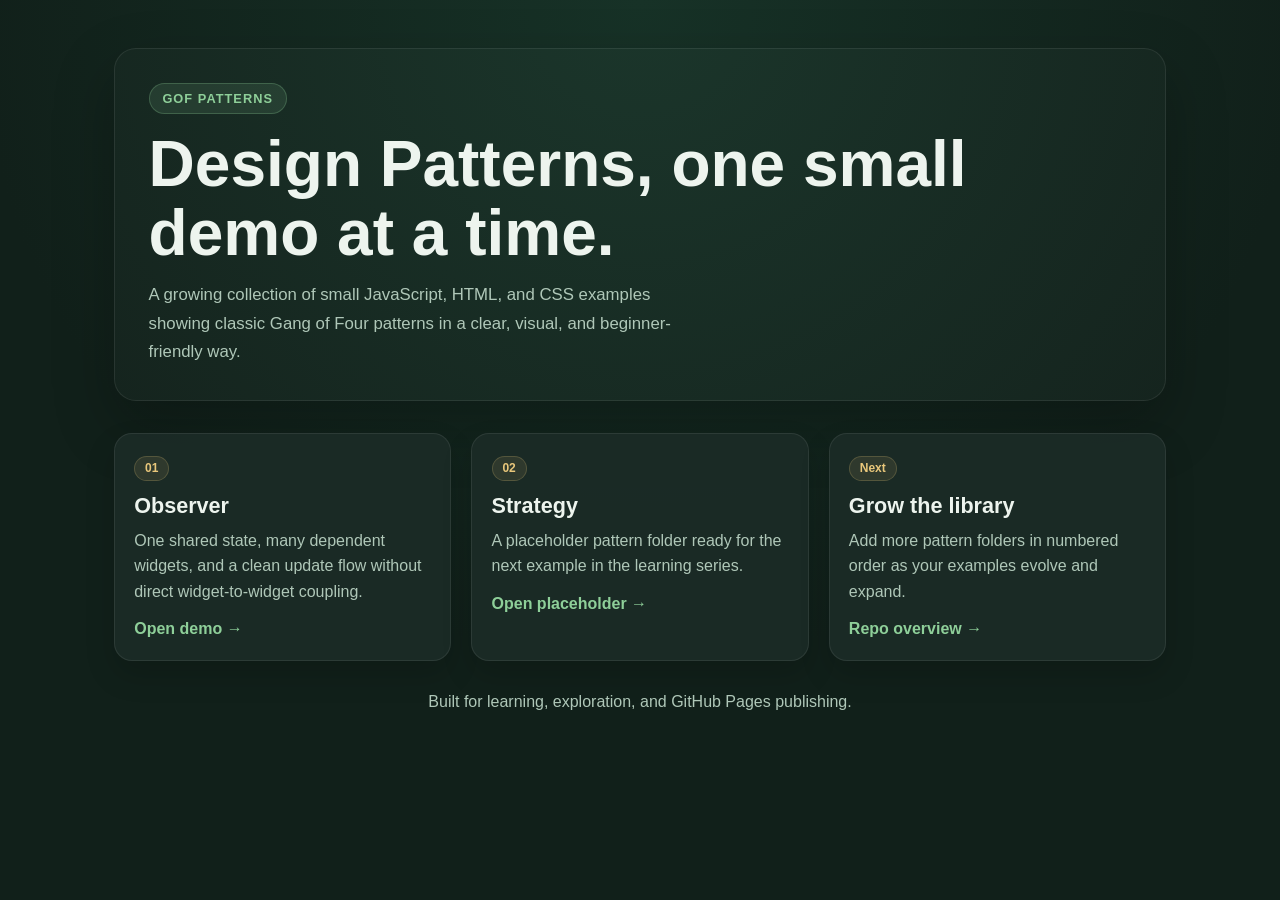
==== docs/index.html @ b39501c7 "Initial GoF Patterns library" ====
<!doctype html>
<html lang="en">
  <head>
    <meta charset="UTF-8" />
    <meta name="viewport" content="width=device-width, initial-scale=1.0" />
    <title>GoF Patterns</title>
    <style>
      :root {
        --bg: #11201a;
        --bg-2: #173227;
        --panel: rgba(28, 44, 39, 0.9);
        --panel-border: rgba(255, 255, 255, 0.08);
        --text: #edf4ee;
        --muted: #afc7b8;
        --accent: #8ecf99;
        --accent-gold: #e9c77b;
        --shadow: rgba(0, 0, 0, 0.25);
      }

      * {
        box-sizing: border-box;
      }

      body {
        margin: 0;
        min-height: 100vh;
        font-family: Arial, Helvetica, sans-serif;
        background: radial-gradient(
          circle at top,
          var(--bg-2) 0%,
          var(--bg) 60%
        );
        color: var(--text);
      }

      .page {
        max-width: 1100px;
        margin: 0 auto;
        padding: 3rem 1.5rem 4rem;
      }

      .hero {
        background: rgba(255, 255, 255, 0.02);
        border: 1px solid var(--panel-border);
        border-radius: 22px;
        padding: 2.1rem;
        box-shadow: 0 24px 60px var(--shadow);
      }

      .eyebrow {
        display: inline-block;
        padding: 0.45rem 0.8rem;
        border-radius: 999px;
        background: rgba(142, 207, 153, 0.12);
        color: var(--accent);
        border: 1px solid rgba(142, 207, 153, 0.25);
        font-size: 0.8rem;
        letter-spacing: 0.08em;
        text-transform: uppercase;
        font-weight: 700;
      }

      h1 {
        margin: 1rem 0 0.8rem;
        font-size: clamp(2.4rem, 5vw, 4rem);
        line-height: 1.08;
      }

      .subtitle {
        margin: 0;
        max-width: 60ch;
        color: var(--muted);
        line-height: 1.7;
        font-size: 1.05rem;
      }

      .grid {
        margin-top: 2rem;
        display: grid;
        grid-template-columns: repeat(auto-fit, minmax(240px, 1fr));
        gap: 1.25rem;
      }

      .card {
        background: var(--panel);
        border: 1px solid var(--panel-border);
        border-radius: 18px;
        padding: 1.35rem 1.2rem;
        box-shadow: 0 14px 30px rgba(0, 0, 0, 0.16);
      }

      .badge {
        display: inline-block;
        padding: 0.28rem 0.62rem;
        border-radius: 999px;
        background: rgba(233, 199, 123, 0.1);
        color: var(--accent-gold);
        border: 1px solid rgba(233, 199, 123, 0.2);
        font-size: 0.75rem;
        font-weight: 700;
        margin-bottom: 0.75rem;
      }

      h2 {
        margin: 0 0 0.55rem;
        font-size: 1.35rem;
      }

      .card p {
        margin: 0 0 1rem;
        color: var(--muted);
        line-height: 1.6;
      }

      .card a {
        color: var(--accent);
        text-decoration: none;
        font-weight: 700;
      }

      .card a:hover {
        text-decoration: underline;
      }

      .footer {
        margin-top: 2rem;
        color: var(--muted);
        text-align: center;
      }
    </style>
  </head>
  <body>
    <div class="page">
      <header class="hero">
        <div class="eyebrow">GoF Patterns</div>
        <h1>Design Patterns, one small demo at a time.</h1>
        <p class="subtitle">
          A growing collection of small JavaScript, HTML, and CSS examples
          showing classic Gang of Four patterns in a clear, visual, and
          beginner-friendly way.
        </p>
      </header>

      <main class="grid">
        <article class="card">
          <div class="badge">01</div>
          <h2>Observer</h2>
          <p>
            One shared state, many dependent widgets, and a clean update flow
            without direct widget-to-widget coupling.
          </p>
          <a href="./01-observer/">Open demo →</a>
        </article>

        <article class="card">
          <div class="badge">02</div>
          <h2>Strategy</h2>
          <p>
            A placeholder pattern folder ready for the next example in the
            learning series.
          </p>
          <a href="./02-strategy/">Open placeholder →</a>
        </article>

        <article class="card">
          <div class="badge">Next</div>
          <h2>Grow the library</h2>
          <p>
            Add more pattern folders in numbered order as your examples evolve
            and expand.
          </p>
          <a href="../README.md">Repo overview →</a>
        </article>
      </main>

      <div class="footer">
        Built for learning, exploration, and GitHub Pages publishing.
      </div>
    </div>
  </body>
</html>
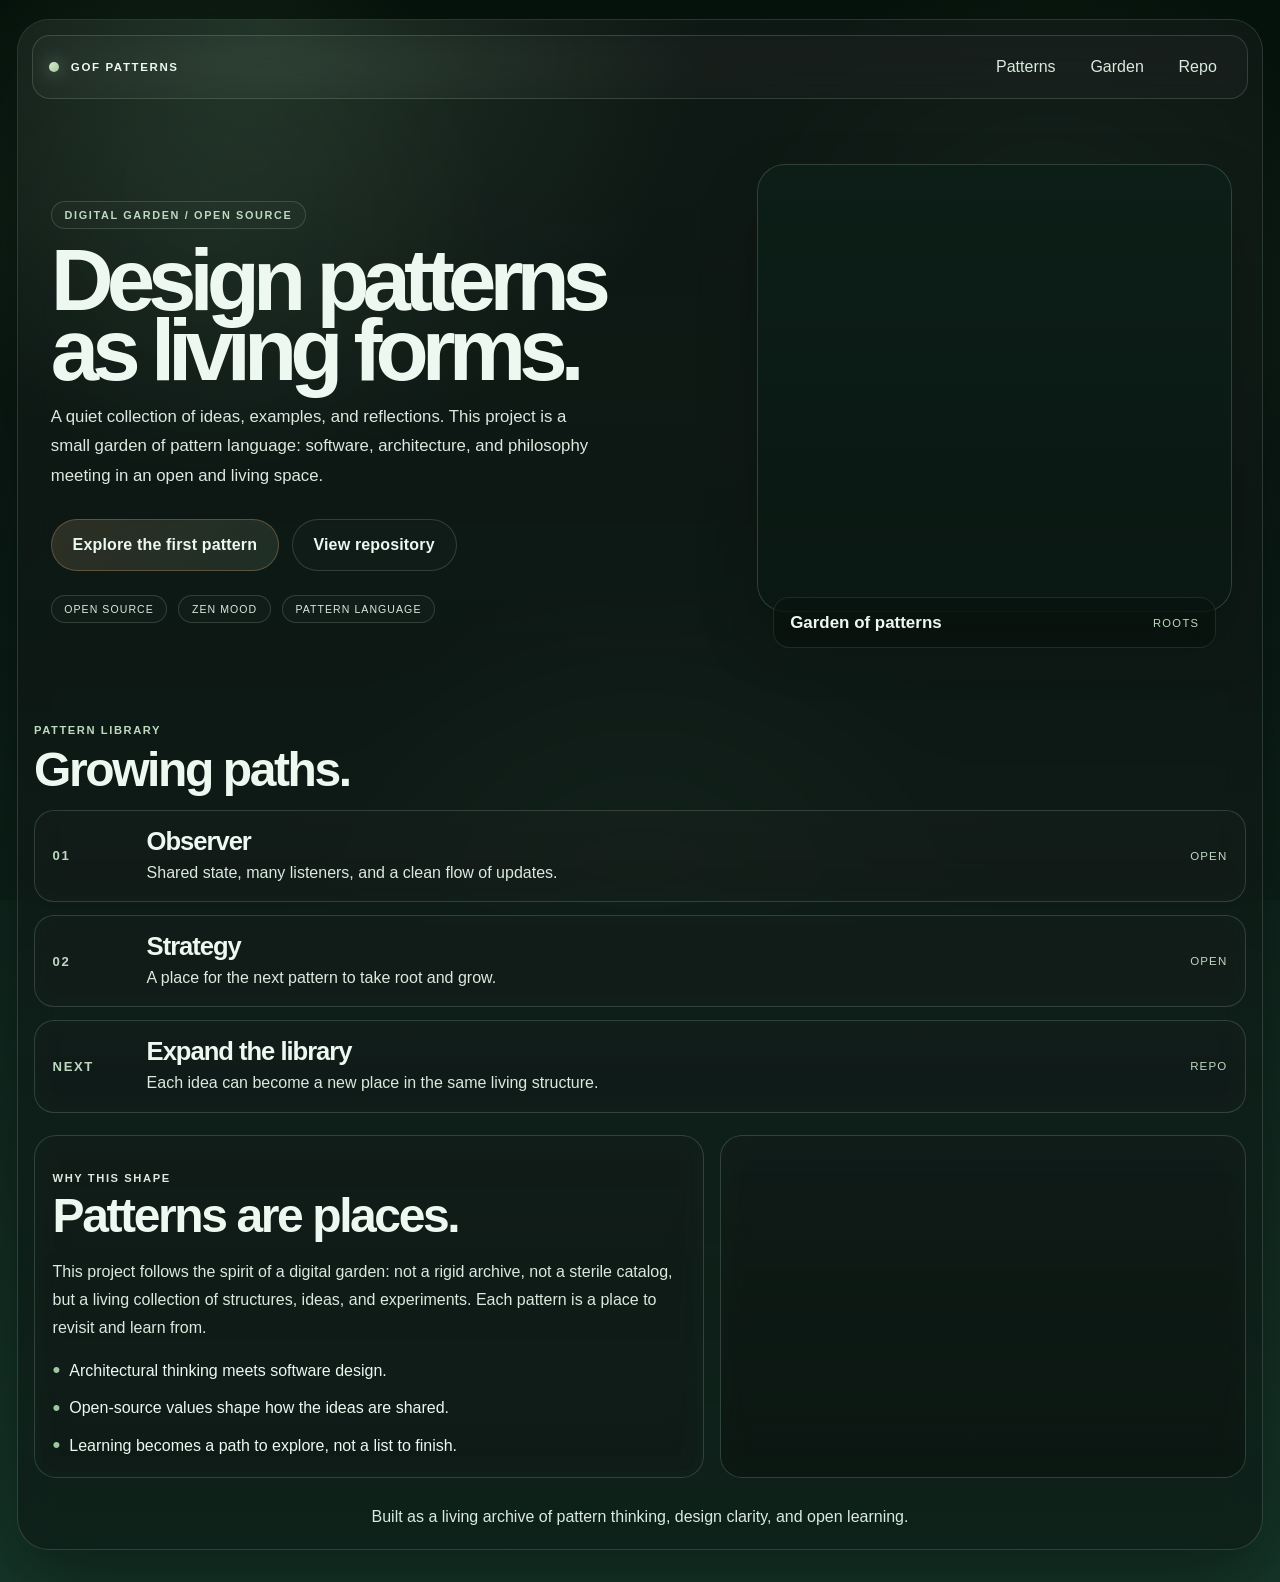
==== commit f4872ad3: "Refine landing page styling" ====
--- a/docs/index.html
+++ b/docs/index.html
@@ -6,175 +6,660 @@
     <title>GoF Patterns</title>
     <style>
       :root {
-        --bg: #11201a;
-        --bg-2: #173227;
-        --panel: rgba(28, 44, 39, 0.9);
-        --panel-border: rgba(255, 255, 255, 0.08);
-        --text: #edf4ee;
-        --muted: #afc7b8;
-        --accent: #8ecf99;
-        --accent-gold: #e9c77b;
-        --shadow: rgba(0, 0, 0, 0.25);
+        --bg-1: #07140d;
+        --bg-2: #0d1f18;
+        --bg-3: #163729;
+        --glass: rgba(14, 23, 18, 0.46);
+        --glass-strong: rgba(20, 31, 25, 0.7);
+        --glass-soft: rgba(255, 255, 255, 0.04);
+        --panel-line: rgba(194, 225, 200, 0.18);
+        --text: #edf8f1;
+        --muted: #dbe9df;
+        --soft: #bfd9c1;
+        --green: #9ec7a1;
+        --accent: #c7986a;
+        --accent-soft: rgba(199, 152, 106, 0.18);
+        --forest: #1d4e38;
+        --shadow: rgba(2, 7, 6, 0.45);
       }
 
       * {
         box-sizing: border-box;
+      }
+
+      html {
+        scroll-behavior: smooth;
       }
 
       body {
         margin: 0;
         min-height: 100vh;
-        font-family: Arial, Helvetica, sans-serif;
-        background: radial-gradient(
-          circle at top,
-          var(--bg-2) 0%,
-          var(--bg) 60%
-        );
+        font-family: "Segoe UI", Arial, sans-serif;
         color: var(--text);
+        background:
+          radial-gradient(
+            circle at 16% 12%,
+            rgba(126, 182, 132, 0.16),
+            transparent 16%
+          ),
+          radial-gradient(
+            circle at 82% 16%,
+            rgba(126, 182, 132, 0.12),
+            transparent 18%
+          ),
+          linear-gradient(
+            180deg,
+            var(--bg-1) 0%,
+            var(--bg-2) 42%,
+            var(--bg-3) 100%
+          );
+      }
+
+      body::before {
+        content: "";
+        position: fixed;
+        inset: 0;
+        pointer-events: none;
+        background:
+          linear-gradient(rgba(0, 0, 0, 0.03), rgba(0, 0, 0, 0.12)),
+          radial-gradient(
+            circle at 50% 100%,
+            rgba(130, 182, 136, 0.12),
+            transparent 28%
+          );
+      }
+
+      a {
+        color: inherit;
+        text-decoration: none;
       }
 
       .page {
-        max-width: 1100px;
-        margin: 0 auto;
-        padding: 3rem 1.5rem 4rem;
+        position: relative;
+        z-index: 1;
+        width: min(1480px, calc(100% - 34px));
+        margin: 1.2rem auto 2rem;
+      }
+
+      .shell {
+        position: relative;
+        border: 1px solid var(--panel-line);
+        border-radius: 32px;
+        background: rgba(8, 17, 14, 0.52);
+        backdrop-filter: blur(18px);
+        -webkit-backdrop-filter: blur(18px);
+        box-shadow: 0 30px 80px var(--shadow);
+        overflow: hidden;
+      }
+
+      .shell::before {
+        content: "";
+        position: absolute;
+        inset: 0;
+        pointer-events: none;
+        background:
+          linear-gradient(
+            180deg,
+            rgba(255, 255, 255, 0.03),
+            rgba(255, 255, 255, 0)
+          ),
+          radial-gradient(
+            circle at 20% 0%,
+            rgba(154, 216, 164, 0.12),
+            transparent 24%
+          );
+      }
+
+      .topbar {
+        position: relative;
+        z-index: 1;
+        display: flex;
+        align-items: center;
+        justify-content: space-between;
+        gap: 1rem;
+        margin: 0.9rem 0.9rem 0.15rem;
+        padding: 0.8rem 1rem;
+        border: 1px solid var(--panel-line);
+        border-radius: 18px;
+        background: rgba(255, 255, 255, 0.02);
+        backdrop-filter: blur(16px);
+        -webkit-backdrop-filter: blur(16px);
+      }
+
+      .brand {
+        display: flex;
+        align-items: center;
+        gap: 0.72rem;
+        font-size: 0.72rem;
+        letter-spacing: 0.14em;
+        text-transform: uppercase;
+        font-weight: 700;
+        color: var(--text);
+      }
+
+      .brand-dot {
+        width: 0.62rem;
+        height: 0.62rem;
+        border-radius: 50%;
+        background: linear-gradient(135deg, #dfecc8, #9ec7a1);
+        box-shadow: 0 0 18px rgba(158, 199, 161, 0.7);
+      }
+
+      .nav {
+        display: flex;
+        align-items: center;
+        gap: 0.45rem;
+        flex-wrap: wrap;
+      }
+
+      .nav a {
+        padding: 0.52rem 0.8rem;
+        border-radius: 999px;
+        color: var(--muted);
+        border: 1px solid transparent;
+        transition: all 0.2s ease;
+      }
+
+      .nav a:hover {
+        border-color: var(--panel-line);
+        background: rgba(255, 255, 255, 0.04);
+        color: var(--text);
       }
 
       .hero {
-        background: rgba(255, 255, 255, 0.02);
-        border: 1px solid var(--panel-border);
-        border-radius: 22px;
-        padding: 2.1rem;
-        box-shadow: 0 24px 60px var(--shadow);
+        position: relative;
+        z-index: 1;
+        display: grid;
+        grid-template-columns: 1.18fr 0.82fr;
+        gap: 1.25rem;
+        align-items: center;
+        min-height: 620px;
+        padding: 1.1rem 1.05rem 1.4rem;
+      }
+
+      .hero-copy {
+        padding: 0.8rem 0.7rem 0.4rem 1rem;
       }
 
       .eyebrow {
         display: inline-block;
-        padding: 0.45rem 0.8rem;
+        margin-bottom: 1rem;
+        padding: 0.44rem 0.8rem;
         border-radius: 999px;
-        background: rgba(142, 207, 153, 0.12);
-        color: var(--accent);
-        border: 1px solid rgba(142, 207, 153, 0.25);
-        font-size: 0.8rem;
-        letter-spacing: 0.08em;
+        border: 1px solid var(--panel-line);
+        background: rgba(255, 255, 255, 0.02);
+        color: var(--soft);
+        font-size: 0.68rem;
+        font-weight: 700;
+        letter-spacing: 0.15em;
+        text-transform: uppercase;
+      }
+
+      h1 {
+        margin: 0;
+        font-size: clamp(3.7rem, 6.8vw, 8rem);
+        line-height: 0.8;
+        letter-spacing: -0.08em;
+      }
+
+      .lead {
+        margin-top: 1.1rem;
+        max-width: 58ch;
+        color: var(--muted);
+        line-height: 1.76;
+        font-size: 1.05rem;
+      }
+
+      .cta-row {
+        display: flex;
+        flex-wrap: wrap;
+        gap: 0.8rem;
+        margin-top: 1.8rem;
+      }
+
+      .button {
+        display: inline-flex;
+        align-items: center;
+        justify-content: center;
+        min-height: 52px;
+        padding: 0.9rem 1.3rem;
+        border-radius: 999px;
+        border: 1px solid var(--panel-line);
+        font-weight: 700;
+        letter-spacing: 0.01em;
+        transition:
+          transform 0.2s ease,
+          border-color 0.2s ease,
+          background 0.2s ease;
+      }
+
+      .button:hover {
+        transform: translateY(-1px);
+        border-color: rgba(212, 230, 216, 0.34);
+      }
+
+      .button.primary {
+        background: linear-gradient(
+          135deg,
+          rgba(199, 152, 106, 0.18),
+          rgba(152, 206, 163, 0.12)
+        );
+        border-color: rgba(199, 152, 106, 0.34);
+      }
+
+      .button.secondary {
+        background: rgba(255, 255, 255, 0.015);
+      }
+
+      .meta {
+        list-style: none;
+        display: flex;
+        flex-wrap: wrap;
+        gap: 0.7rem;
+        padding: 0;
+        margin: 1.5rem 0 0;
+      }
+
+      .meta li {
+        padding: 0.43rem 0.78rem;
+        border-radius: 999px;
+        background: rgba(255, 255, 255, 0.02);
+        border: 1px solid var(--panel-line);
+        color: var(--muted);
+        font-size: 0.66rem;
+        letter-spacing: 0.1em;
+        text-transform: uppercase;
+      }
+
+      .hero-visual {
+        display: flex;
+        justify-content: center;
+        align-items: flex-end;
+        min-height: 520px;
+        padding: 0.3rem 0.8rem 0.3rem 0;
+      }
+
+      .photo-cluster {
+        position: relative;
+        width: min(100%, 560px);
+        height: 500px;
+      }
+
+      .photo-main {
+        position: absolute;
+        inset: 0 0 52px 0;
+        border: 1px solid var(--panel-line);
+        border-radius: 28px;
+        overflow: hidden;
+        background-color: #0d1f18;
+        background-repeat: no-repeat;
+        background-size: cover;
+        background-position: center;
+        background-image: url("https://images.unsplash.com/photo-1466692476868-aef1dfb1e735?auto=format&fit=crop&w=1600&q=80");
+        background-position: center 44%;
+        box-shadow: 0 28px 60px rgba(0, 0, 0, 0.22);
+      }
+
+      .photo-main::after {
+        content: "";
+        position: absolute;
+        inset: 0;
+        background: linear-gradient(
+          180deg,
+          rgba(8, 17, 14, 0.08),
+          rgba(8, 17, 14, 0.54)
+        );
+      }
+
+      .forest-label {
+        position: absolute;
+        left: 1rem;
+        right: 1rem;
+        bottom: 1rem;
+        display: flex;
+        justify-content: space-between;
+        align-items: center;
+        gap: 1rem;
+        padding: 0.9rem 1rem;
+        border-radius: 16px;
+        background: rgba(8, 18, 13, 0.46);
+        border: 1px solid rgba(185, 219, 189, 0.12);
+        color: var(--muted);
+        backdrop-filter: blur(14px);
+        -webkit-backdrop-filter: blur(14px);
+      }
+
+      .forest-label strong {
+        display: block;
+        color: var(--text);
+        font-size: 1.06rem;
+      }
+
+      .forest-label span {
+        font-size: 0.7rem;
+        letter-spacing: 0.12em;
+        text-transform: uppercase;
+        color: var(--soft);
+      }
+
+      .section {
+        position: relative;
+        z-index: 1;
+        padding: 0.2rem 1rem 0.4rem;
+      }
+
+      .section-head {
+        margin: 0 0 0.8rem;
+      }
+
+      .kicker {
+        margin: 0 0 0.35rem;
+        color: var(--soft);
+        font-size: 0.7rem;
+        letter-spacing: 0.14em;
         text-transform: uppercase;
         font-weight: 700;
       }
 
-      h1 {
-        margin: 1rem 0 0.8rem;
-        font-size: clamp(2.4rem, 5vw, 4rem);
-        line-height: 1.08;
-      }
-
-      .subtitle {
+      h2 {
         margin: 0;
-        max-width: 60ch;
-        color: var(--muted);
-        line-height: 1.7;
-        font-size: 1.05rem;
-      }
-
-      .grid {
-        margin-top: 2rem;
+        font-size: clamp(2rem, 4vw, 3rem);
+        letter-spacing: -0.05em;
+      }
+
+      .stack {
         display: grid;
-        grid-template-columns: repeat(auto-fit, minmax(240px, 1fr));
-        gap: 1.25rem;
-      }
-
-      .card {
-        background: var(--panel);
-        border: 1px solid var(--panel-border);
-        border-radius: 18px;
-        padding: 1.35rem 1.2rem;
-        box-shadow: 0 14px 30px rgba(0, 0, 0, 0.16);
-      }
-
-      .badge {
-        display: inline-block;
-        padding: 0.28rem 0.62rem;
-        border-radius: 999px;
-        background: rgba(233, 199, 123, 0.1);
-        color: var(--accent-gold);
-        border: 1px solid rgba(233, 199, 123, 0.2);
-        font-size: 0.75rem;
+        gap: 0.8rem;
+      }
+
+      .entry {
+        display: grid;
+        grid-template-columns: 78px 1fr auto;
+        align-items: center;
+        gap: 1rem;
+        padding: 1rem 1.1rem;
+        border-radius: 20px;
+        border: 1px solid var(--panel-line);
+        background: rgba(255, 255, 255, 0.02);
+        backdrop-filter: blur(10px);
+        -webkit-backdrop-filter: blur(10px);
+      }
+
+      .entry-number {
+        color: var(--soft);
+        font-size: 0.82rem;
         font-weight: 700;
-        margin-bottom: 0.75rem;
-      }
-
-      h2 {
-        margin: 0 0 0.55rem;
-        font-size: 1.35rem;
-      }
-
-      .card p {
-        margin: 0 0 1rem;
+        letter-spacing: 0.12em;
+        text-transform: uppercase;
+      }
+
+      .entry h3 {
+        margin: 0;
+        font-size: clamp(1.2rem, 2vw, 1.7rem);
+        letter-spacing: -0.04em;
+      }
+
+      .entry p {
+        margin: 0.24rem 0 0;
         color: var(--muted);
         line-height: 1.6;
       }
 
-      .card a {
-        color: var(--accent);
-        text-decoration: none;
-        font-weight: 700;
-      }
-
-      .card a:hover {
-        text-decoration: underline;
+      .entry-link {
+        font-size: 0.72rem;
+        letter-spacing: 0.1em;
+        text-transform: uppercase;
+        color: var(--soft);
+      }
+
+      .philosophy {
+        position: relative;
+        z-index: 1;
+        display: grid;
+        grid-template-columns: 1.12fr 0.88fr;
+        gap: 1rem;
+        padding: 1rem 1rem 1.35rem;
+      }
+
+      .philosophy-copy,
+      .philosophy-art {
+        border: 1px solid var(--panel-line);
+        border-radius: 22px;
+        background: rgba(255, 255, 255, 0.02);
+        backdrop-filter: blur(12px);
+        -webkit-backdrop-filter: blur(12px);
+      }
+
+      .philosophy-copy {
+        padding: 1.15rem 1.1rem;
+      }
+
+      .philosophy-copy p {
+        margin: 0.9rem 0 0;
+        color: var(--muted);
+        line-height: 1.75;
+      }
+
+      .philosophy-list {
+        list-style: none;
+        padding: 0;
+        margin: 1rem 0 0;
+        display: grid;
+        gap: 0.75rem;
+      }
+
+      .philosophy-list li {
+        display: flex;
+        align-items: flex-start;
+        gap: 0.55rem;
+        line-height: 1.6;
+      }
+
+      .philosophy-list li::before {
+        content: "•";
+        color: var(--green);
+        font-size: 1.4rem;
+        line-height: 1;
+        margin-top: 0.08rem;
+      }
+
+      .philosophy-art {
+        position: relative;
+        min-height: 260px;
+        overflow: hidden;
+        background-image: url("https://images.unsplash.com/photo-1448375240586-882707db888b?auto=format&fit=crop&w=1200&q=80");
+        background-size: cover;
+        background-position: center;
+      }
+
+      .philosophy-art::before {
+        content: "";
+        position: absolute;
+        inset: 0;
+        background: linear-gradient(
+          180deg,
+          rgba(9, 18, 13, 0.08),
+          rgba(9, 18, 13, 0.54)
+        );
       }
 
       .footer {
-        margin-top: 2rem;
+        position: relative;
+        z-index: 1;
+        padding: 0.5rem 1.2rem 1.45rem;
+        text-align: center;
         color: var(--muted);
-        text-align: center;
+      }
+
+      @media (max-width: 820px) {
+        .hero,
+        .philosophy {
+          grid-template-columns: 1fr;
+        }
+
+        .hero {
+          min-height: auto;
+        }
+
+        .hero-visual {
+          min-height: 360px;
+          padding-right: 0;
+        }
+
+        .forest-frame {
+          width: min(100%, 520px);
+          height: 380px;
+        }
+
+        .entry {
+          grid-template-columns: 58px 1fr;
+        }
+
+        .entry-link {
+          grid-column: 2;
+        }
+
+        .topbar {
+          flex-direction: column;
+          align-items: flex-start;
+          border-radius: 18px;
+        }
       }
     </style>
   </head>
   <body>
     <div class="page">
-      <header class="hero">
-        <div class="eyebrow">GoF Patterns</div>
-        <h1>Design Patterns, one small demo at a time.</h1>
-        <p class="subtitle">
-          A growing collection of small JavaScript, HTML, and CSS examples
-          showing classic Gang of Four patterns in a clear, visual, and
-          beginner-friendly way.
-        </p>
-      </header>
-
-      <main class="grid">
-        <article class="card">
-          <div class="badge">01</div>
-          <h2>Observer</h2>
-          <p>
-            One shared state, many dependent widgets, and a clean update flow
-            without direct widget-to-widget coupling.
-          </p>
-          <a href="./01-observer/">Open demo →</a>
-        </article>
-
-        <article class="card">
-          <div class="badge">02</div>
-          <h2>Strategy</h2>
-          <p>
-            A placeholder pattern folder ready for the next example in the
-            learning series.
-          </p>
-          <a href="./02-strategy/">Open placeholder →</a>
-        </article>
-
-        <article class="card">
-          <div class="badge">Next</div>
-          <h2>Grow the library</h2>
-          <p>
-            Add more pattern folders in numbered order as your examples evolve
-            and expand.
-          </p>
-          <a href="../README.md">Repo overview →</a>
-        </article>
-      </main>
-
-      <div class="footer">
-        Built for learning, exploration, and GitHub Pages publishing.
+      <div class="shell">
+        <header class="topbar">
+          <div class="brand">
+            <span class="brand-dot"></span>
+            <span>GoF Patterns</span>
+          </div>
+          <nav class="nav" aria-label="Main navigation">
+            <a href="#patterns">Patterns</a>
+            <a href="#garden">Garden</a>
+            <a href="https://github.com/milanjosipovic/GoF-Patterns">Repo</a>
+          </nav>
+        </header>
+
+        <main>
+          <section class="hero" id="garden">
+            <div class="hero-copy">
+              <div class="eyebrow">Digital garden / open source</div>
+              <h1>Design patterns<br />as living forms.</h1>
+              <p class="lead">
+                A quiet collection of ideas, examples, and reflections. This
+                project is a small garden of pattern language: software,
+                architecture, and philosophy meeting in an open and living
+                space.
+              </p>
+
+              <div class="cta-row">
+                <a class="button primary" href="./01-observer/"
+                  >Explore the first pattern</a
+                >
+                <a
+                  class="button secondary"
+                  href="https://github.com/milanjosipovic/GoF-Patterns"
+                  >View repository</a
+                >
+              </div>
+
+              <ul class="meta">
+                <li>Open source</li>
+                <li>Zen mood</li>
+                <li>Pattern language</li>
+              </ul>
+            </div>
+
+            <div class="hero-visual">
+              <div class="photo-cluster" aria-label="Bonsai tree photography">
+                <div class="photo-main"></div>
+                <div class="forest-label">
+                  <div>
+                    <strong>Garden of patterns</strong>
+                  </div>
+                  <span>roots</span>
+                </div>
+              </div>
+            </div>
+          </section>
+
+          <section class="section" id="patterns">
+            <div class="section-head">
+              <p class="kicker">Pattern library</p>
+              <h2>Growing paths.</h2>
+            </div>
+
+            <div class="stack">
+              <article class="entry">
+                <div class="entry-number">01</div>
+                <div>
+                  <h3>Observer</h3>
+                  <p>
+                    Shared state, many listeners, and a clean flow of updates.
+                  </p>
+                </div>
+                <a class="entry-link" href="./01-observer/">Open</a>
+              </article>
+
+              <article class="entry">
+                <div class="entry-number">02</div>
+                <div>
+                  <h3>Strategy</h3>
+                  <p>A place for the next pattern to take root and grow.</p>
+                </div>
+                <a class="entry-link" href="./02-strategy/">Open</a>
+              </article>
+
+              <article class="entry">
+                <div class="entry-number">Next</div>
+                <div>
+                  <h3>Expand the library</h3>
+                  <p>
+                    Each idea can become a new place in the same living
+                    structure.
+                  </p>
+                </div>
+                <a
+                  class="entry-link"
+                  href="https://github.com/milanjosipovic/GoF-Patterns"
+                  >Repo</a
+                >
+              </article>
+            </div>
+          </section>
+
+          <section class="philosophy">
+            <div class="philosophy-copy">
+              <p class="kicker">Why this shape</p>
+              <h2>Patterns are places.</h2>
+              <p>
+                This project follows the spirit of a digital garden: not a rigid
+                archive, not a sterile catalog, but a living collection of
+                structures, ideas, and experiments. Each pattern is a place to
+                revisit and learn from.
+              </p>
+              <ul class="philosophy-list">
+                <li>Architectural thinking meets software design.</li>
+                <li>Open-source values shape how the ideas are shared.</li>
+                <li>
+                  Learning becomes a path to explore, not a list to finish.
+                </li>
+              </ul>
+            </div>
+
+            <div
+              class="philosophy-art"
+              aria-label="Abstract nature-inspired shape"
+            ></div>
+          </section>
+        </main>
+
+        <div class="footer">
+          Built as a living archive of pattern thinking, design clarity, and
+          open learning.
+        </div>
       </div>
     </div>
   </body>
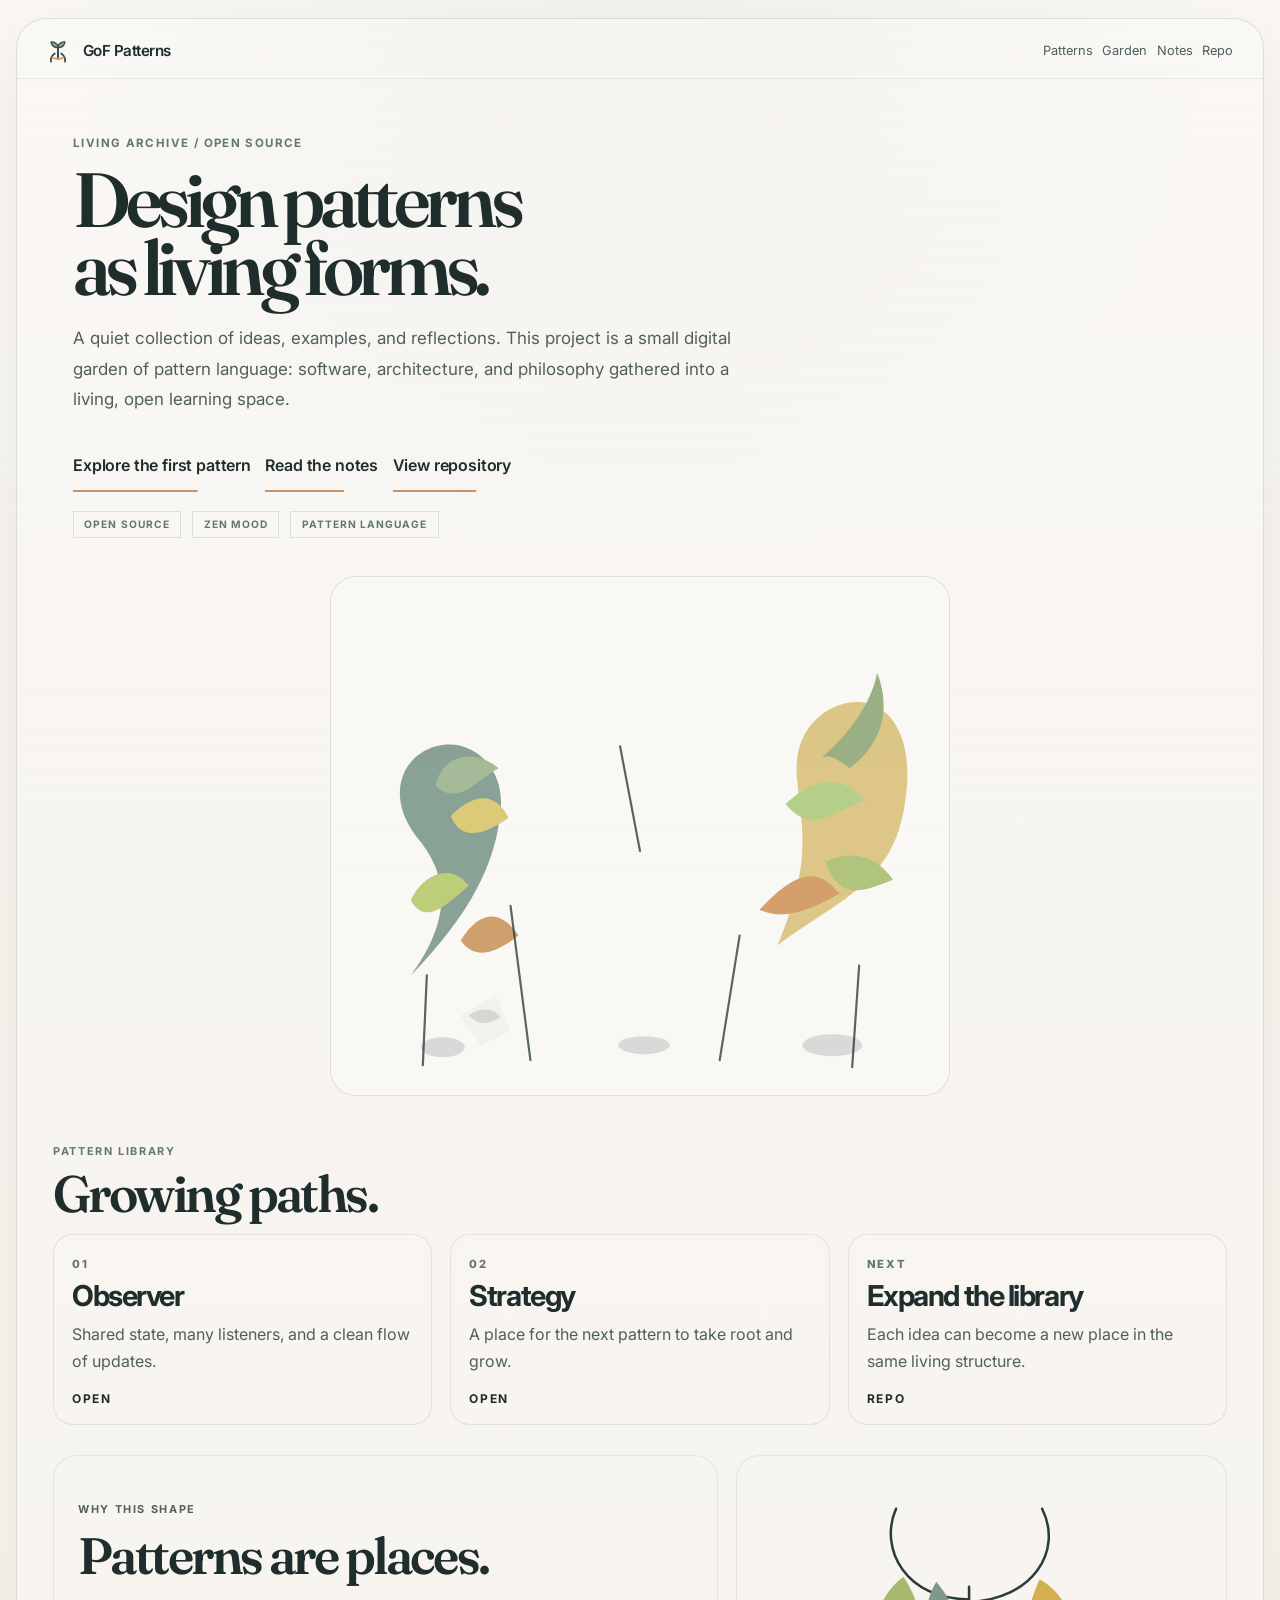
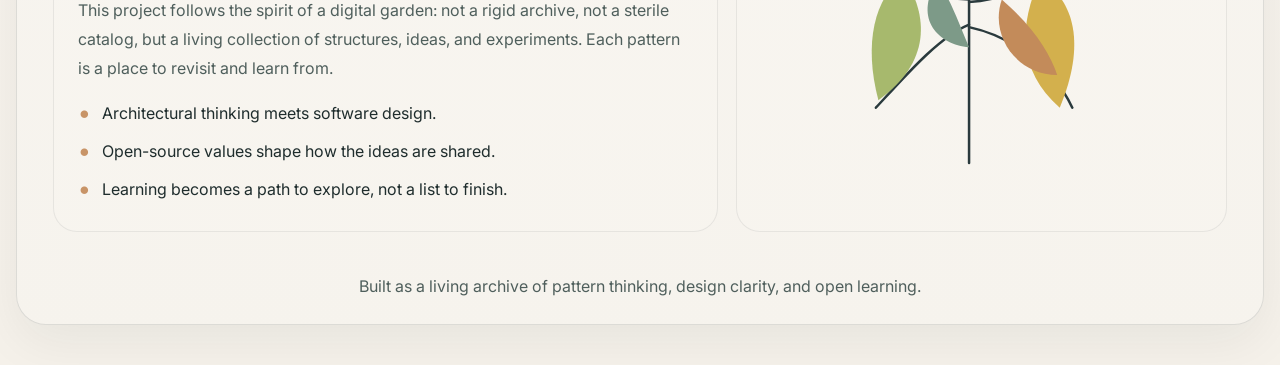
==== commit 21fe6e2a: "Add digital garden homepage and responsive notes archive" ====
--- a/docs/index.html
+++ b/docs/index.html
@@ -5,22 +5,22 @@
     <meta name="viewport" content="width=device-width, initial-scale=1.0" />
     <title>GoF Patterns</title>
     <style>
+      @import url("https://fonts.googleapis.com/css2?family=Fraunces:wght@400;500;600;700&family=Inter:wght@400;500;600;700;800&display=swap");
+
       :root {
-        --bg-1: #07140d;
-        --bg-2: #0d1f18;
-        --bg-3: #163729;
-        --glass: rgba(14, 23, 18, 0.46);
-        --glass-strong: rgba(20, 31, 25, 0.7);
-        --glass-soft: rgba(255, 255, 255, 0.04);
-        --panel-line: rgba(194, 225, 200, 0.18);
-        --text: #edf8f1;
-        --muted: #dbe9df;
-        --soft: #bfd9c1;
-        --green: #9ec7a1;
-        --accent: #c7986a;
-        --accent-soft: rgba(199, 152, 106, 0.18);
-        --forest: #1d4e38;
-        --shadow: rgba(2, 7, 6, 0.45);
+        --paper: #f5f1ea;
+        --paper-strong: #efe7db;
+        --paper-soft: #faf7f2;
+        --ink: #1f2d2d;
+        --muted: #4f5f5c;
+        --sage: #7d9a88;
+        --moss: #617a64;
+        --olive: #a4b071;
+        --gold: #d7c07d;
+        --clay: #c89467;
+        --line: rgba(31, 45, 45, 0.12);
+        --panel: rgba(255, 255, 255, 0.2);
+        --shadow: rgba(25, 34, 28, 0.06);
       }
 
       * {
@@ -34,25 +34,15 @@
       body {
         margin: 0;
         min-height: 100vh;
-        font-family: "Segoe UI", Arial, sans-serif;
-        color: var(--text);
+        font-family: "Inter", "Segoe UI", sans-serif;
+        color: var(--ink);
         background:
           radial-gradient(
-            circle at 16% 12%,
-            rgba(126, 182, 132, 0.16),
-            transparent 16%
+            circle at top,
+            rgba(137, 163, 133, 0.08),
+            transparent 28%
           ),
-          radial-gradient(
-            circle at 82% 16%,
-            rgba(126, 182, 132, 0.12),
-            transparent 18%
-          ),
-          linear-gradient(
-            180deg,
-            var(--bg-1) 0%,
-            var(--bg-2) 42%,
-            var(--bg-3) 100%
-          );
+          linear-gradient(180deg, #f8f5f1 0%, var(--paper) 100%);
       }
 
       body::before {
@@ -60,13 +50,10 @@
         position: fixed;
         inset: 0;
         pointer-events: none;
-        background:
-          linear-gradient(rgba(0, 0, 0, 0.03), rgba(0, 0, 0, 0.12)),
-          radial-gradient(
-            circle at 50% 100%,
-            rgba(130, 182, 136, 0.12),
-            transparent 28%
-          );
+        background-image: linear-gradient(
+          rgba(255, 255, 255, 0.18),
+          rgba(255, 255, 255, 0)
+        );
       }
 
       a {
@@ -77,452 +64,495 @@
       .page {
         position: relative;
         z-index: 1;
-        width: min(1480px, calc(100% - 34px));
-        margin: 1.2rem auto 2rem;
+        width: min(1400px, calc(100% - 32px));
+        margin: 18px auto 40px;
       }
 
       .shell {
         position: relative;
-        border: 1px solid var(--panel-line);
-        border-radius: 32px;
-        background: rgba(8, 17, 14, 0.52);
-        backdrop-filter: blur(18px);
-        -webkit-backdrop-filter: blur(18px);
-        box-shadow: 0 30px 80px var(--shadow);
+        border: 1px solid var(--line);
+        border-radius: 30px;
+        background: rgba(255, 255, 255, 0.18);
+        box-shadow: 0 18px 50px var(--shadow);
         overflow: hidden;
       }
 
-      .shell::before {
-        content: "";
-        position: absolute;
-        inset: 0;
-        pointer-events: none;
-        background:
-          linear-gradient(
-            180deg,
-            rgba(255, 255, 255, 0.03),
-            rgba(255, 255, 255, 0)
-          ),
-          radial-gradient(
-            circle at 20% 0%,
-            rgba(154, 216, 164, 0.12),
-            transparent 24%
-          );
-      }
-
       .topbar {
-        position: relative;
-        z-index: 1;
         display: flex;
         align-items: center;
         justify-content: space-between;
         gap: 1rem;
-        margin: 0.9rem 0.9rem 0.15rem;
-        padding: 0.8rem 1rem;
-        border: 1px solid var(--panel-line);
-        border-radius: 18px;
-        background: rgba(255, 255, 255, 0.02);
-        backdrop-filter: blur(16px);
-        -webkit-backdrop-filter: blur(16px);
+        padding: 18px 28px 14px;
+        border-bottom: 1px solid rgba(31, 45, 45, 0.08);
+        background: rgba(255, 255, 255, 0.04);
       }
 
       .brand {
-        display: flex;
+        display: inline-flex;
         align-items: center;
         gap: 0.72rem;
-        font-size: 0.72rem;
-        letter-spacing: 0.14em;
-        text-transform: uppercase;
-        font-weight: 700;
-        color: var(--text);
-      }
-
-      .brand-dot {
-        width: 0.62rem;
-        height: 0.62rem;
-        border-radius: 50%;
-        background: linear-gradient(135deg, #dfecc8, #9ec7a1);
-        box-shadow: 0 0 18px rgba(158, 199, 161, 0.7);
+        font-size: 0.95rem;
+        letter-spacing: -0.03em;
+        font-weight: 600;
+        color: var(--ink);
+        text-transform: none;
+      }
+
+      .brand-mark {
+        display: inline-flex;
+        align-items: center;
+        justify-content: center;
+        width: 26px;
+        height: 26px;
+        opacity: 0.95;
       }
 
       .nav {
         display: flex;
         align-items: center;
-        gap: 0.45rem;
+        gap: 0.4rem;
         flex-wrap: wrap;
       }
 
       .nav a {
-        padding: 0.52rem 0.8rem;
-        border-radius: 999px;
+        padding: 0.38rem 0.1rem;
+        border-radius: 0;
         color: var(--muted);
-        border: 1px solid transparent;
-        transition: all 0.2s ease;
+        font-size: 0.8rem;
+        position: relative;
+        transition: color 0.2s ease;
+      }
+
+      .nav a::after {
+        content: "";
+        position: absolute;
+        left: 0;
+        right: 0;
+        bottom: -2px;
+        height: 1px;
+        background: var(--clay);
+        transform: scaleX(0);
+        transform-origin: left;
+        transition: transform 0.2s ease;
       }
 
       .nav a:hover {
-        border-color: var(--panel-line);
-        background: rgba(255, 255, 255, 0.04);
-        color: var(--text);
+        color: var(--ink);
+      }
+
+      .nav a:hover::after {
+        transform: scaleX(1);
+      }
+
+      main {
+        padding: 28px 26px 0;
       }
 
       .hero {
-        position: relative;
-        z-index: 1;
         display: grid;
-        grid-template-columns: 1.18fr 0.82fr;
-        gap: 1.25rem;
+        grid-template-columns: 1fr;
+        gap: 18px;
         align-items: center;
         min-height: 620px;
-        padding: 1.1rem 1.05rem 1.4rem;
+        padding: 24px 22px 10px;
       }
 
       .hero-copy {
-        padding: 0.8rem 0.7rem 0.4rem 1rem;
+        padding-left: 8px;
       }
 
       .eyebrow {
         display: inline-block;
-        margin-bottom: 1rem;
-        padding: 0.44rem 0.8rem;
-        border-radius: 999px;
-        border: 1px solid var(--panel-line);
-        background: rgba(255, 255, 255, 0.02);
-        color: var(--soft);
-        font-size: 0.68rem;
+        margin-bottom: 16px;
+        padding: 0;
+        border: 0;
+        background: transparent;
+        color: var(--moss);
+        font-size: 0.72rem;
+        letter-spacing: 0.12em;
+        text-transform: uppercase;
         font-weight: 700;
-        letter-spacing: 0.15em;
-        text-transform: uppercase;
       }
 
       h1 {
         margin: 0;
-        font-size: clamp(3.7rem, 6.8vw, 8rem);
-        line-height: 0.8;
-        letter-spacing: -0.08em;
+        font-family: "Fraunces", Georgia, serif;
+        font-size: clamp(3.4rem, 6vw, 7rem);
+        line-height: 0.88;
+        letter-spacing: -0.07em;
+        font-weight: 600;
       }
 
       .lead {
-        margin-top: 1.1rem;
-        max-width: 58ch;
+        max-width: 62ch;
+        margin-top: 22px;
         color: var(--muted);
-        line-height: 1.76;
-        font-size: 1.05rem;
+        font-size: 1.06rem;
+        line-height: 1.8;
       }
 
       .cta-row {
         display: flex;
         flex-wrap: wrap;
-        gap: 0.8rem;
-        margin-top: 1.8rem;
+        gap: 0.9rem;
+        margin-top: 28px;
       }
 
       .button {
         display: inline-flex;
         align-items: center;
         justify-content: center;
-        min-height: 52px;
-        padding: 0.9rem 1.3rem;
-        border-radius: 999px;
-        border: 1px solid var(--panel-line);
-        font-weight: 700;
-        letter-spacing: 0.01em;
-        transition:
-          transform 0.2s ease,
-          border-color 0.2s ease,
-          background 0.2s ease;
+        min-height: 44px;
+        padding: 0.35rem 0;
+        border: 0;
+        border-radius: 0;
+        background: transparent;
+        color: var(--ink);
+        font-weight: 600;
+        letter-spacing: -0.01em;
+        position: relative;
+        transition: color 0.2s ease;
+        text-decoration: none;
+      }
+
+      .button::after {
+        content: "";
+        position: absolute;
+        left: 0;
+        right: 0;
+        bottom: -5px;
+        height: 2px;
+        background: var(--clay);
+        transform: scaleX(0.7);
+        transform-origin: left;
+        transition: transform 0.2s ease;
       }
 
       .button:hover {
-        transform: translateY(-1px);
-        border-color: rgba(212, 230, 216, 0.34);
-      }
-
-      .button.primary {
-        background: linear-gradient(
-          135deg,
-          rgba(199, 152, 106, 0.18),
-          rgba(152, 206, 163, 0.12)
-        );
-        border-color: rgba(199, 152, 106, 0.34);
-      }
-
+        transform: none;
+        color: var(--moss);
+      }
+
+      .button:hover::after {
+        transform: scaleX(1);
+      }
+
+      .button.primary,
       .button.secondary {
-        background: rgba(255, 255, 255, 0.015);
+        background: transparent;
       }
 
       .meta {
-        list-style: none;
         display: flex;
         flex-wrap: wrap;
         gap: 0.7rem;
+        list-style: none;
         padding: 0;
-        margin: 1.5rem 0 0;
+        margin: 24px 0 0;
       }
 
       .meta li {
-        padding: 0.43rem 0.78rem;
-        border-radius: 999px;
-        background: rgba(255, 255, 255, 0.02);
-        border: 1px solid var(--panel-line);
-        color: var(--muted);
-        font-size: 0.66rem;
+        padding: 0.4rem 0.65rem;
+        border: 1px solid var(--line);
+        border-radius: 0;
+        background: rgba(255, 255, 255, 0.12);
+        color: var(--moss);
+        font-size: 0.64rem;
         letter-spacing: 0.1em;
         text-transform: uppercase;
+        font-weight: 700;
       }
 
       .hero-visual {
         display: flex;
         justify-content: center;
-        align-items: flex-end;
-        min-height: 520px;
-        padding: 0.3rem 0.8rem 0.3rem 0;
-      }
-
-      .photo-cluster {
-        position: relative;
-        width: min(100%, 560px);
-        height: 500px;
-      }
-
-      .photo-main {
-        position: absolute;
-        inset: 0 0 52px 0;
-        border: 1px solid var(--panel-line);
-        border-radius: 28px;
-        overflow: hidden;
-        background-color: #0d1f18;
-        background-repeat: no-repeat;
-        background-size: cover;
-        background-position: center;
-        background-image: url("https://images.unsplash.com/photo-1466692476868-aef1dfb1e735?auto=format&fit=crop&w=1600&q=80");
-        background-position: center 44%;
-        box-shadow: 0 28px 60px rgba(0, 0, 0, 0.22);
-      }
-
-      .photo-main::after {
-        content: "";
-        position: absolute;
-        inset: 0;
-        background: linear-gradient(
-          180deg,
-          rgba(8, 17, 14, 0.08),
-          rgba(8, 17, 14, 0.54)
-        );
-      }
-
-      .forest-label {
-        position: absolute;
-        left: 1rem;
-        right: 1rem;
-        bottom: 1rem;
-        display: flex;
-        justify-content: space-between;
         align-items: center;
-        gap: 1rem;
-        padding: 0.9rem 1rem;
-        border-radius: 16px;
-        background: rgba(8, 18, 13, 0.46);
-        border: 1px solid rgba(185, 219, 189, 0.12);
+        min-height: 560px;
+      }
+
+      .garden-art {
+        width: min(100%, 620px);
+        height: 520px;
+        border: 1px solid var(--line);
+        border-radius: 26px;
+        background: rgba(255, 255, 255, 0.22);
+        box-shadow: inset 0 0 0 1px rgba(255, 255, 255, 0.25);
+      }
+
+      .section {
+        padding: 18px 10px 0;
+      }
+
+      .section-head {
+        margin: 0 0 16px;
+      }
+
+      .kicker {
+        margin: 0 0 12px;
+        color: var(--moss);
+        font-size: 0.68rem;
+        letter-spacing: 0.15em;
+        text-transform: uppercase;
+        font-weight: 700;
+      }
+
+      h2 {
+        margin: 0;
+        font-family: "Fraunces", Georgia, serif;
+        font-size: clamp(2.3rem, 4vw, 4rem);
+        line-height: 0.95;
+        letter-spacing: -0.05em;
+        font-weight: 600;
+      }
+
+      .entry-grid {
+        display: grid;
+        grid-template-columns: repeat(3, minmax(0, 1fr));
+        gap: 18px;
+      }
+
+      .entry {
+        display: grid;
+        gap: 10px;
+        padding: 22px 18px 18px;
+        border: 1px solid rgba(31, 45, 45, 0.1);
+        border-radius: 20px;
+        background: rgba(255, 255, 255, 0.08);
+        box-shadow: inset 0 1px 0 rgba(255, 255, 255, 0.22);
+      }
+
+      .entry-number {
+        color: var(--moss);
+        font-size: 0.7rem;
+        font-weight: 800;
+        letter-spacing: 0.16em;
+        text-transform: uppercase;
+      }
+
+      .entry h3 {
+        margin: 0;
+        font-size: 1.8rem;
+        line-height: 1.02;
+        letter-spacing: -0.05em;
+      }
+
+      .entry p {
+        margin: 0;
         color: var(--muted);
-        backdrop-filter: blur(14px);
-        -webkit-backdrop-filter: blur(14px);
-      }
-
-      .forest-label strong {
-        display: block;
-        color: var(--text);
-        font-size: 1.06rem;
-      }
-
-      .forest-label span {
-        font-size: 0.7rem;
-        letter-spacing: 0.12em;
-        text-transform: uppercase;
-        color: var(--soft);
-      }
-
-      .section {
-        position: relative;
-        z-index: 1;
-        padding: 0.2rem 1rem 0.4rem;
-      }
-
-      .section-head {
-        margin: 0 0 0.8rem;
-      }
-
-      .kicker {
-        margin: 0 0 0.35rem;
-        color: var(--soft);
-        font-size: 0.7rem;
+        line-height: 1.7;
+      }
+
+      .entry-link {
+        margin-top: 6px;
+        color: var(--ink);
+        font-size: 0.75rem;
         letter-spacing: 0.14em;
         text-transform: uppercase;
         font-weight: 700;
       }
 
-      h2 {
-        margin: 0;
-        font-size: clamp(2rem, 4vw, 3rem);
-        letter-spacing: -0.05em;
-      }
-
-      .stack {
+      .philosophy {
         display: grid;
-        gap: 0.8rem;
-      }
-
-      .entry {
-        display: grid;
-        grid-template-columns: 78px 1fr auto;
-        align-items: center;
-        gap: 1rem;
-        padding: 1rem 1.1rem;
-        border-radius: 20px;
-        border: 1px solid var(--panel-line);
-        background: rgba(255, 255, 255, 0.02);
-        backdrop-filter: blur(10px);
-        -webkit-backdrop-filter: blur(10px);
-      }
-
-      .entry-number {
-        color: var(--soft);
-        font-size: 0.82rem;
-        font-weight: 700;
-        letter-spacing: 0.12em;
-        text-transform: uppercase;
-      }
-
-      .entry h3 {
-        margin: 0;
-        font-size: clamp(1.2rem, 2vw, 1.7rem);
-        letter-spacing: -0.04em;
-      }
-
-      .entry p {
-        margin: 0.24rem 0 0;
-        color: var(--muted);
-        line-height: 1.6;
-      }
-
-      .entry-link {
-        font-size: 0.72rem;
-        letter-spacing: 0.1em;
-        text-transform: uppercase;
-        color: var(--soft);
-      }
-
-      .philosophy {
-        position: relative;
-        z-index: 1;
-        display: grid;
-        grid-template-columns: 1.12fr 0.88fr;
-        gap: 1rem;
-        padding: 1rem 1rem 1.35rem;
+        grid-template-columns: 1.15fr 0.85fr;
+        gap: 18px;
+        padding: 30px 10px 26px;
       }
 
       .philosophy-copy,
       .philosophy-art {
-        border: 1px solid var(--panel-line);
-        border-radius: 22px;
-        background: rgba(255, 255, 255, 0.02);
-        backdrop-filter: blur(12px);
-        -webkit-backdrop-filter: blur(12px);
+        border: 1px solid rgba(31, 45, 45, 0.08);
+        border-radius: 24px;
+        background: rgba(255, 255, 255, 0.06);
       }
 
       .philosophy-copy {
-        padding: 1.15rem 1.1rem;
+        padding: 28px 24px;
       }
 
       .philosophy-copy p {
-        margin: 0.9rem 0 0;
+        margin-top: 16px;
         color: var(--muted);
-        line-height: 1.75;
+        line-height: 1.8;
       }
 
       .philosophy-list {
         list-style: none;
         padding: 0;
-        margin: 1rem 0 0;
+        margin: 18px 0 0;
         display: grid;
-        gap: 0.75rem;
+        gap: 0.8rem;
       }
 
       .philosophy-list li {
         display: flex;
         align-items: flex-start;
-        gap: 0.55rem;
+        gap: 0.68rem;
+        color: var(--ink);
         line-height: 1.6;
       }
 
       .philosophy-list li::before {
         content: "•";
-        color: var(--green);
-        font-size: 1.4rem;
+        color: var(--clay);
+        font-size: 1.5rem;
         line-height: 1;
-        margin-top: 0.08rem;
       }
 
       .philosophy-art {
-        position: relative;
-        min-height: 260px;
-        overflow: hidden;
-        background-image: url("https://images.unsplash.com/photo-1448375240586-882707db888b?auto=format&fit=crop&w=1200&q=80");
-        background-size: cover;
-        background-position: center;
-      }
-
-      .philosophy-art::before {
-        content: "";
-        position: absolute;
-        inset: 0;
-        background: linear-gradient(
-          180deg,
-          rgba(9, 18, 13, 0.08),
-          rgba(9, 18, 13, 0.54)
-        );
+        min-height: 270px;
+        display: flex;
+        align-items: center;
+        justify-content: center;
+        padding: 18px;
       }
 
       .footer {
-        position: relative;
-        z-index: 1;
-        padding: 0.5rem 1.2rem 1.45rem;
+        padding: 18px 20px 28px;
         text-align: center;
         color: var(--muted);
       }
 
-      @media (max-width: 820px) {
+      @media (max-width: 900px) {
         .hero,
-        .philosophy {
+        .philosophy,
+        .entry-grid {
           grid-template-columns: 1fr;
         }
 
         .hero {
           min-height: auto;
-        }
-
-        .hero-visual {
-          min-height: 360px;
-          padding-right: 0;
-        }
-
-        .forest-frame {
-          width: min(100%, 520px);
-          height: 380px;
-        }
-
-        .entry {
-          grid-template-columns: 58px 1fr;
-        }
-
-        .entry-link {
-          grid-column: 2;
         }
 
         .topbar {
           flex-direction: column;
           align-items: flex-start;
+        }
+      }
+
+      @media (max-width: 720px) {
+        .page {
+          width: min(100% - 14px, 1000px);
+          margin: 10px auto 24px;
+        }
+
+        .shell {
+          border-radius: 22px;
+        }
+
+        .topbar {
+          padding: 14px 16px 12px;
+          gap: 0.8rem;
+        }
+
+        .brand {
+          font-size: 0.86rem;
+        }
+
+        .nav {
+          width: 100%;
+          justify-content: space-between;
+          gap: 0.4rem;
+        }
+
+        .nav a {
+          font-size: 0.75rem;
+          padding: 0.5rem 0.12rem;
+        }
+
+        main {
+          padding: 16px 16px 0;
+        }
+
+        .hero {
+          padding: 18px 8px 8px;
+          gap: 12px;
+        }
+
+        .hero-copy {
+          padding-left: 0;
+        }
+
+        .eyebrow {
+          margin-bottom: 10px;
+          font-size: 0.6rem;
+        }
+
+        h1 {
+          font-size: clamp(2.7rem, 15vw, 4.3rem);
+          line-height: 0.9;
+        }
+
+        .lead {
+          font-size: 1rem;
+          line-height: 1.7;
+          margin-top: 16px;
+        }
+
+        .cta-row {
+          flex-direction: column;
+          align-items: stretch;
+          gap: 0.7rem;
+          margin-top: 20px;
+        }
+
+        .button {
+          justify-content: flex-start;
+          min-height: 46px;
+          font-size: 0.94rem;
+        }
+
+        .meta {
+          gap: 0.5rem;
+        }
+
+        .meta li {
+          flex: 1 1 calc(50% - 0.5rem);
+          text-align: center;
+          padding: 0.5rem 0.55rem;
+          font-size: 0.58rem;
+        }
+
+        .hero-visual {
+          min-height: 320px;
+        }
+
+        .garden-art {
+          height: 320px;
           border-radius: 18px;
+        }
+
+        .section {
+          padding: 12px 4px 0;
+        }
+
+        .entry-grid {
+          gap: 12px;
+        }
+
+        .entry {
+          padding: 18px 16px 16px;
+          border-radius: 16px;
+        }
+
+        .entry h3 {
+          font-size: 1.5rem;
+        }
+
+        .philosophy {
+          padding-top: 24px;
+        }
+
+        .philosophy-copy {
+          padding: 20px 18px;
+        }
+
+        .philosophy-art {
+          min-height: 220px;
+        }
+
+        .footer {
+          padding: 18px 12px 24px;
+          font-size: 0.9rem;
         }
       }
     </style>
@@ -532,12 +562,46 @@
       <div class="shell">
         <header class="topbar">
           <div class="brand">
-            <span class="brand-dot"></span>
+            <span class="brand-mark" aria-hidden="true">
+              <svg
+                viewBox="0 0 32 32"
+                width="100%"
+                height="100%"
+                role="img"
+                aria-label="Garden mark"
+              >
+                <g fill="none" stroke-linecap="round" stroke-linejoin="round">
+                  <path d="M16 26V12" stroke="#2a3a3d" stroke-width="2.4" />
+                  <path
+                    d="M16 12c-5.5 0-8.5-3.5-8.5-7.2 4.4 0 7.4 2.1 8.5 5.7 1.1-3.6 4.1-5.7 8.5-5.7C24.5 8.5 21.5 12 16 12Z"
+                    fill="#7d9a88"
+                    stroke="#2a3a3d"
+                    stroke-width="1.5"
+                  />
+                  <path
+                    d="M12 19c-3.8 2.8-5.2 6.4-4.7 10.2"
+                    stroke="#2a3a3d"
+                    stroke-width="2.2"
+                  />
+                  <path
+                    d="M20 19c3.8 2.8 5.2 6.4 4.7 10.2"
+                    stroke="#2a3a3d"
+                    stroke-width="2.2"
+                  />
+                  <path
+                    d="M9 24c2.7 1.3 5.2 1.8 7 1.8s4.3-.5 7-1.8"
+                    stroke="#d09760"
+                    stroke-width="2.2"
+                  />
+                </g>
+              </svg>
+            </span>
             <span>GoF Patterns</span>
           </div>
           <nav class="nav" aria-label="Main navigation">
             <a href="#patterns">Patterns</a>
             <a href="#garden">Garden</a>
+            <a href="./notes/index.html">Notes</a>
             <a href="https://github.com/milanjosipovic/GoF-Patterns">Repo</a>
           </nav>
         </header>
@@ -545,24 +609,28 @@
         <main>
           <section class="hero" id="garden">
             <div class="hero-copy">
-              <div class="eyebrow">Digital garden / open source</div>
+              <div class="eyebrow">Living archive / open source</div>
               <h1>Design patterns<br />as living forms.</h1>
               <p class="lead">
                 A quiet collection of ideas, examples, and reflections. This
-                project is a small garden of pattern language: software,
-                architecture, and philosophy meeting in an open and living
-                space.
+                project is a small digital garden of pattern language: software,
+                architecture, and philosophy gathered into a living, open
+                learning space.
               </p>
 
               <div class="cta-row">
-                <a class="button primary" href="./01-observer/"
-                  >Explore the first pattern</a
-                >
+                <a class="button primary" href="./01-observer/">
+                  Explore the first pattern
+                </a>
+                <a class="button secondary" href="./notes/index.html">
+                  Read the notes
+                </a>
                 <a
                   class="button secondary"
                   href="https://github.com/milanjosipovic/GoF-Patterns"
-                  >View repository</a
                 >
+                  View repository
+                </a>
               </div>
 
               <ul class="meta">
@@ -572,16 +640,101 @@
               </ul>
             </div>
 
-            <div class="hero-visual">
-              <div class="photo-cluster" aria-label="Bonsai tree photography">
-                <div class="photo-main"></div>
-                <div class="forest-label">
-                  <div>
-                    <strong>Garden of patterns</strong>
-                  </div>
-                  <span>roots</span>
-                </div>
-              </div>
+            <div
+              class="hero-visual"
+              aria-label="Botanical illustration of a digital garden"
+            >
+              <svg
+                class="garden-art"
+                viewBox="0 0 620 520"
+                role="img"
+                aria-label="Botanical digital garden"
+              >
+                <rect
+                  x="0"
+                  y="0"
+                  width="620"
+                  height="520"
+                  fill="rgba(255,255,255,0.05)"
+                />
+
+                <g opacity="0.92">
+                  <path
+                    d="M80 400 C120 345, 120 300, 85 260 C55 220, 70 180, 105 170 C140 160, 175 190, 170 235 C165 288, 140 338, 80 400 Z"
+                    fill="#7f9a8d"
+                  />
+                  <path
+                    d="M105 210 C110 180, 142 170, 168 192 C145 205, 128 230, 105 210 Z"
+                    fill="#9db48f"
+                  />
+                  <path
+                    d="M80 325 C90 300, 120 285, 138 310 C115 330, 95 350, 80 325 Z"
+                    fill="#b6c96c"
+                  />
+                  <path
+                    d="M120 240 C146 214, 166 218, 178 242 C152 260, 130 265, 120 240 Z"
+                    fill="#d8c66d"
+                  />
+                  <path
+                    d="M130 365 C150 332, 172 335, 188 360 C160 382, 142 382, 130 365 Z"
+                    fill="#c99861"
+                  />
+                </g>
+
+                <g opacity="0.9">
+                  <path
+                    d="M448 370 C500 330, 560 310, 574 238 C590 160, 560 120, 520 126 C486 132, 462 163, 468 206 C472 252, 484 284, 448 370 Z"
+                    fill="#d9c07b"
+                  />
+                  <path
+                    d="M456 228 C490 196, 516 202, 536 224 C500 238, 481 258, 456 228 Z"
+                    fill="#abc97d"
+                  />
+                  <path
+                    d="M492 182 C530 148, 544 118, 548 96 C562 130, 554 168, 520 192 C506 180, 498 178, 492 182 Z"
+                    fill="#8ea879"
+                  />
+                  <path
+                    d="M496 286 C525 272, 549 282, 564 304 C533 316, 512 326, 496 286 Z"
+                    fill="#a7bd70"
+                  />
+                  <path
+                    d="M430 334 C470 290, 492 294, 510 318 C474 338, 452 344, 430 334 Z"
+                    fill="#d0945d"
+                  />
+                </g>
+
+                <g
+                  stroke="#2f403f"
+                  stroke-width="2.2"
+                  stroke-linecap="round"
+                  opacity="0.8"
+                >
+                  <path d="M96 400 L92 490" />
+                  <path d="M530 390 L523 492" />
+                  <path d="M180 330 L200 485" />
+                  <path d="M410 360 L390 485" />
+                  <path d="M290 170 L310 275" />
+                </g>
+
+                <g fill="rgba(32, 47, 50, 0.15)">
+                  <ellipse cx="112" cy="472" rx="22" ry="10" />
+                  <ellipse cx="314" cy="470" rx="26" ry="9" />
+                  <ellipse cx="503" cy="470" rx="30" ry="11" />
+                </g>
+
+                <g>
+                  <path
+                    d="M130 440 L165 420 L180 455 L150 470 Z"
+                    fill="#f1f0ea"
+                    opacity="0.9"
+                  />
+                  <path
+                    d="M138 440 C150 432, 162 432, 170 442 C160 448, 150 452, 138 440 Z"
+                    fill="#d8d6d2"
+                  />
+                </g>
+              </svg>
             </div>
           </section>
 
@@ -591,41 +744,35 @@
               <h2>Growing paths.</h2>
             </div>
 
-            <div class="stack">
+            <div class="entry-grid">
               <article class="entry">
                 <div class="entry-number">01</div>
-                <div>
-                  <h3>Observer</h3>
-                  <p>
-                    Shared state, many listeners, and a clean flow of updates.
-                  </p>
-                </div>
+                <h3>Observer</h3>
+                <p>
+                  Shared state, many listeners, and a clean flow of updates.
+                </p>
                 <a class="entry-link" href="./01-observer/">Open</a>
               </article>
 
               <article class="entry">
                 <div class="entry-number">02</div>
-                <div>
-                  <h3>Strategy</h3>
-                  <p>A place for the next pattern to take root and grow.</p>
-                </div>
+                <h3>Strategy</h3>
+                <p>A place for the next pattern to take root and grow.</p>
                 <a class="entry-link" href="./02-strategy/">Open</a>
               </article>
 
               <article class="entry">
                 <div class="entry-number">Next</div>
-                <div>
-                  <h3>Expand the library</h3>
-                  <p>
-                    Each idea can become a new place in the same living
-                    structure.
-                  </p>
-                </div>
+                <h3>Expand the library</h3>
+                <p>
+                  Each idea can become a new place in the same living structure.
+                </p>
                 <a
                   class="entry-link"
                   href="https://github.com/milanjosipovic/GoF-Patterns"
-                  >Repo</a
                 >
+                  Repo
+                </a>
               </article>
             </div>
           </section>
@@ -651,8 +798,47 @@
 
             <div
               class="philosophy-art"
-              aria-label="Abstract nature-inspired shape"
-            ></div>
+              aria-label="Abstract botanical illustration"
+            >
+              <svg
+                viewBox="0 0 360 250"
+                width="100%"
+                height="100%"
+                role="img"
+                aria-label="Plant abstraction"
+              >
+                <g
+                  stroke="#2a3a3d"
+                  stroke-width="2"
+                  fill="none"
+                  stroke-linecap="round"
+                >
+                  <path d="M170 220 L170 80" />
+                  <path d="M170 90 C120 90, 98 50, 112 18" />
+                  <path d="M170 92 C220 90, 245 52, 228 18" />
+                  <path d="M170 110 C146 120, 120 150, 96 176" />
+                  <path d="M170 112 C198 118, 234 138, 252 176" />
+                </g>
+                <g>
+                  <path
+                    d="M98 170 C140 140, 138 103, 118 72 C95 88, 86 125, 98 170 Z"
+                    fill="#a7b96d"
+                  />
+                  <path
+                    d="M242 176 C208 146, 210 110, 226 74 C254 90, 263 126, 242 176 Z"
+                    fill="#d3b04d"
+                  />
+                  <path
+                    d="M144 76 C126 106, 146 126, 170 128 C156 94, 154 88, 144 76 Z"
+                    fill="#7d9a88"
+                  />
+                  <path
+                    d="M196 90 C221 112, 234 132, 240 150 C208 150, 186 119, 196 90 Z"
+                    fill="#c38b5a"
+                  />
+                </g>
+              </svg>
+            </div>
           </section>
         </main>
 
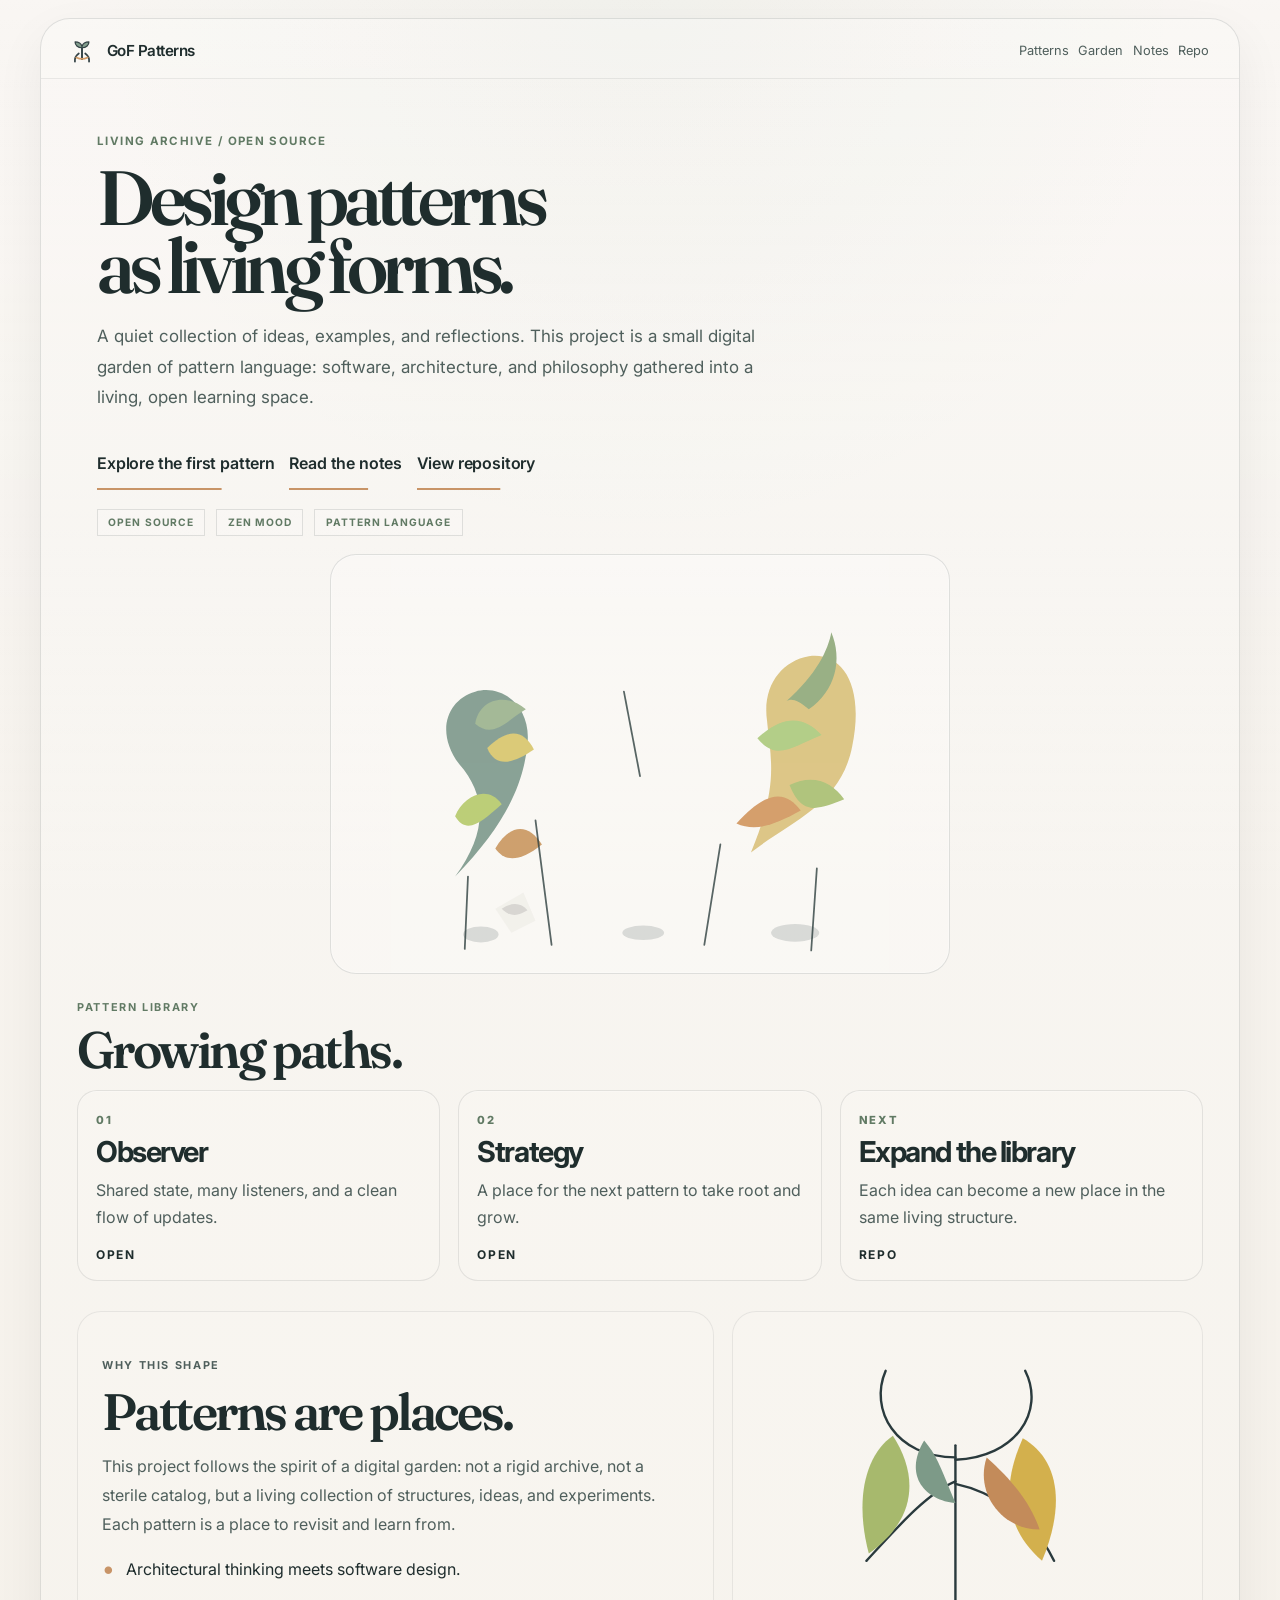
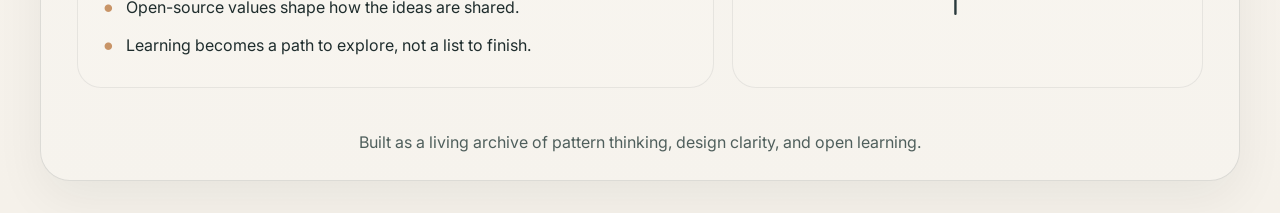
==== commit 3913205f: "Reduce spacing and add mobile hamburger nav" ====
--- a/docs/index.html
+++ b/docs/index.html
@@ -64,8 +64,8 @@
       .page {
         position: relative;
         z-index: 1;
-        width: min(1400px, calc(100% - 32px));
-        margin: 18px auto 40px;
+        width: min(1200px, calc(100% - 32px));
+        margin: 18px auto 32px;
       }
 
       .shell {
@@ -78,6 +78,7 @@
       }
 
       .topbar {
+        position: relative;
         display: flex;
         align-items: center;
         justify-content: space-between;
@@ -85,6 +86,29 @@
         padding: 18px 28px 14px;
         border-bottom: 1px solid rgba(31, 45, 45, 0.08);
         background: rgba(255, 255, 255, 0.04);
+      }
+
+      .nav-toggle {
+        display: none;
+        width: 42px;
+        height: 42px;
+        padding: 0;
+        border: 1px solid var(--line);
+        border-radius: 10px;
+        background: rgba(255, 255, 255, 0.08);
+        align-items: center;
+        justify-content: center;
+        flex-direction: column;
+        gap: 5px;
+        cursor: pointer;
+      }
+
+      .nav-toggle span {
+        display: block;
+        width: 18px;
+        height: 1.6px;
+        background: var(--ink);
+        border-radius: 999px;
       }
 
       .brand {
@@ -153,8 +177,8 @@
         grid-template-columns: 1fr;
         gap: 18px;
         align-items: center;
-        min-height: 620px;
-        padding: 24px 22px 10px;
+        min-height: 500px;
+        padding: 22px 22px 8px;
       }
 
       .hero-copy {
@@ -267,12 +291,12 @@
         display: flex;
         justify-content: center;
         align-items: center;
-        min-height: 560px;
+        min-height: 400px;
       }
 
       .garden-art {
         width: min(100%, 620px);
-        height: 520px;
+        height: 420px;
         border: 1px solid var(--line);
         border-radius: 26px;
         background: rgba(255, 255, 255, 0.22);
@@ -429,7 +453,7 @@
         }
       }
 
-      @media (max-width: 720px) {
+      @media (max-width: 760px) {
         .page {
           width: min(100% - 14px, 1000px);
           margin: 10px auto 24px;
@@ -440,6 +464,7 @@
         }
 
         .topbar {
+          position: relative;
           padding: 14px 16px 12px;
           gap: 0.8rem;
         }
@@ -448,15 +473,35 @@
           font-size: 0.86rem;
         }
 
+        .nav-toggle {
+          display: inline-flex;
+        }
+
         .nav {
+          position: absolute;
+          top: calc(100% + 8px);
+          left: 12px;
+          right: 12px;
+          z-index: 10;
+          display: none;
+          flex-direction: column;
+          align-items: stretch;
+          gap: 0.2rem;
+          padding: 0.6rem 0.7rem 0.8rem;
+          border: 1px solid var(--line);
+          border-radius: 14px;
+          background: rgba(248, 245, 241, 0.96);
+          box-shadow: 0 14px 28px rgba(25, 34, 28, 0.08);
+        }
+
+        .nav.open {
+          display: flex;
+        }
+
+        .nav a {
           width: 100%;
-          justify-content: space-between;
-          gap: 0.4rem;
-        }
-
-        .nav a {
           font-size: 0.75rem;
-          padding: 0.5rem 0.12rem;
+          padding: 0.7rem 0.35rem;
         }
 
         main {
@@ -598,7 +643,20 @@
             </span>
             <span>GoF Patterns</span>
           </div>
-          <nav class="nav" aria-label="Main navigation">
+
+          <button
+            class="nav-toggle"
+            type="button"
+            aria-expanded="false"
+            aria-controls="site-nav"
+            aria-label="Toggle navigation"
+          >
+            <span></span>
+            <span></span>
+            <span></span>
+          </button>
+
+          <nav class="nav" id="site-nav" aria-label="Main navigation">
             <a href="#patterns">Patterns</a>
             <a href="#garden">Garden</a>
             <a href="./notes/index.html">Notes</a>
@@ -848,5 +906,24 @@
         </div>
       </div>
     </div>
+
+    <script>
+      const navToggle = document.querySelector('.nav-toggle');
+      const nav = document.getElementById('site-nav');
+
+      if (navToggle && nav) {
+        navToggle.addEventListener('click', () => {
+          const isOpen = nav.classList.toggle('open');
+          navToggle.setAttribute('aria-expanded', String(isOpen));
+        });
+
+        nav.querySelectorAll('a').forEach((link) => {
+          link.addEventListener('click', () => {
+            nav.classList.remove('open');
+            navToggle.setAttribute('aria-expanded', 'false');
+          });
+        });
+      }
+    </script>
   </body>
 </html>
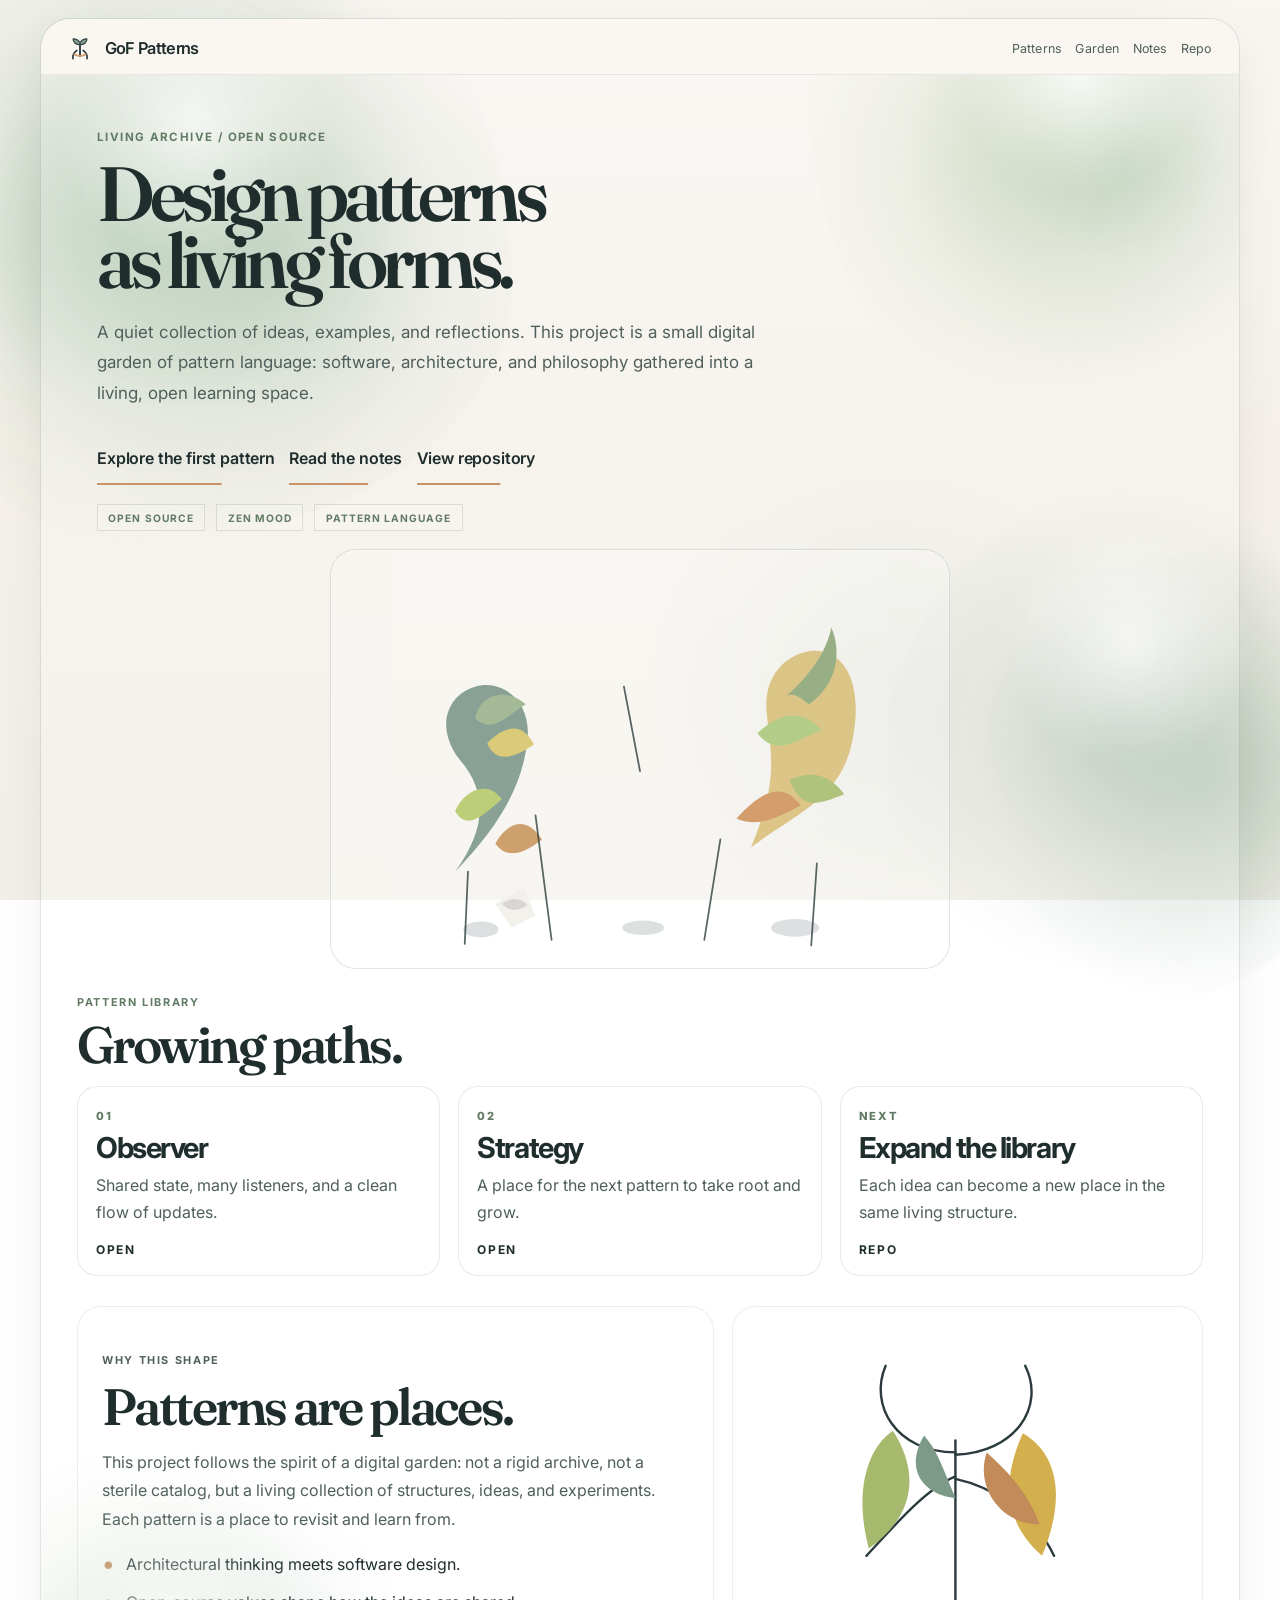
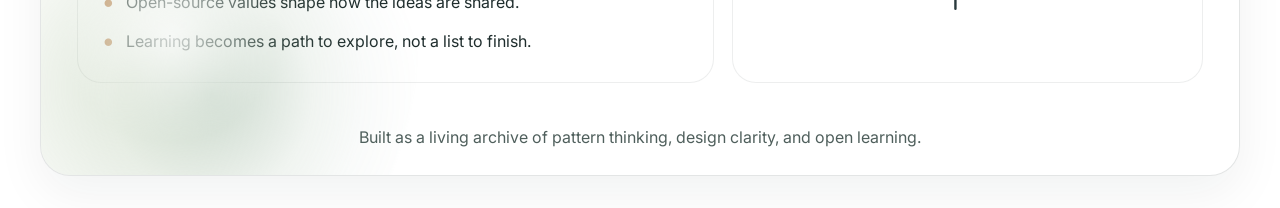
==== commit 63dd2355: "fix: sticky nav, mobile menu, and notes archive navigation - Make topbar sticky on both homepage and" ====
--- a/docs/index.html
+++ b/docs/index.html
@@ -38,22 +38,90 @@
         color: var(--ink);
         background:
           radial-gradient(
-            circle at top,
-            rgba(137, 163, 133, 0.08),
-            transparent 28%
+            circle at 12% 14%,
+            rgba(147, 177, 151, 0.18),
+            transparent 20%
           ),
-          linear-gradient(180deg, #f8f5f1 0%, var(--paper) 100%);
-      }
-
-      body::before {
+          radial-gradient(
+            circle at 82% 18%,
+            rgba(200, 216, 191, 0.18),
+            transparent 18%
+          ),
+          radial-gradient(
+            circle at 70% 78%,
+            rgba(152, 177, 167, 0.16),
+            transparent 22%
+          ),
+          linear-gradient(180deg, #f9f6f2 0%, #f5f1ea 48%, #f2efe8 100%);
+        background-attachment: fixed;
+      }
+
+      body::before,
+      body::after {
         content: "";
         position: fixed;
-        inset: 0;
         pointer-events: none;
-        background-image: linear-gradient(
-          rgba(255, 255, 255, 0.18),
-          rgba(255, 255, 255, 0)
-        );
+        z-index: 0;
+        filter: blur(1.5px);
+      }
+
+      body::before {
+        width: 40rem;
+        height: 40rem;
+        left: -8rem;
+        top: -6rem;
+        background:
+          radial-gradient(
+            circle at 50% 34%,
+            rgba(255, 255, 255, 0.75),
+            rgba(255, 255, 255, 0) 26%
+          ),
+          radial-gradient(
+            circle at 40% 52%,
+            rgba(158, 190, 164, 0.56),
+            rgba(158, 190, 164, 0.14) 36%,
+            transparent 62%
+          ),
+          radial-gradient(
+            circle at 62% 56%,
+            rgba(124, 164, 136, 0.42),
+            rgba(124, 164, 136, 0.12) 30%,
+            transparent 54%
+          ),
+          radial-gradient(
+            circle at 52% 50%,
+            rgba(193, 214, 171, 0.26),
+            transparent 42%
+          );
+        border-radius: 58% 42% 60% 40% / 42% 60% 40% 58%;
+        opacity: 0.95;
+      }
+
+      body::after {
+        width: 34rem;
+        height: 34rem;
+        right: -9rem;
+        bottom: -7rem;
+        background:
+          radial-gradient(
+            circle at 46% 32%,
+            rgba(255, 255, 255, 0.7),
+            rgba(255, 255, 255, 0) 26%
+          ),
+          radial-gradient(
+            circle at 44% 48%,
+            rgba(145, 173, 155, 0.46),
+            rgba(145, 173, 155, 0.12) 34%,
+            transparent 60%
+          ),
+          radial-gradient(
+            circle at 60% 56%,
+            rgba(120, 157, 130, 0.38),
+            rgba(120, 157, 130, 0.12) 32%,
+            transparent 52%
+          );
+        border-radius: 56% 44% 58% 42% / 58% 36% 64% 42%;
+        opacity: 0.96;
       }
 
       a {
@@ -74,18 +142,82 @@
         border-radius: 30px;
         background: rgba(255, 255, 255, 0.18);
         box-shadow: 0 18px 50px var(--shadow);
-        overflow: hidden;
+        overflow: clip;
+      }
+
+      .shell::before,
+      .shell::after {
+        content: "";
+        position: absolute;
+        pointer-events: none;
+        z-index: 0;
+        filter: blur(1px);
+      }
+
+      .shell::before {
+        width: 540px;
+        height: 540px;
+        top: -150px;
+        right: -110px;
+        background:
+          radial-gradient(
+            circle at 50% 38%,
+            rgba(255, 255, 255, 0.75),
+            rgba(255, 255, 255, 0) 28%
+          ),
+          radial-gradient(
+            circle at 42% 52%,
+            rgba(160, 188, 138, 0.32),
+            rgba(160, 188, 138, 0.1) 32%,
+            transparent 60%
+          ),
+          radial-gradient(
+            circle at 58% 54%,
+            rgba(113, 158, 129, 0.28),
+            rgba(113, 158, 129, 0.08) 24%,
+            transparent 52%
+          );
+        border-radius: 58% 42% 60% 40% / 42% 60% 40% 58%;
+      }
+
+      .shell::after {
+        width: 500px;
+        height: 500px;
+        left: -120px;
+        bottom: -150px;
+        background:
+          radial-gradient(
+            circle at 50% 42%,
+            rgba(255, 255, 255, 0.74),
+            rgba(255, 255, 255, 0) 28%
+          ),
+          radial-gradient(
+            circle at 42% 52%,
+            rgba(177, 198, 157, 0.28),
+            rgba(177, 198, 157, 0.12) 30%,
+            transparent 60%
+          ),
+          radial-gradient(
+            circle at 58% 54%,
+            rgba(119, 155, 136, 0.32),
+            rgba(119, 155, 136, 0.08) 26%,
+            transparent 54%
+          );
+        border-radius: 46% 54% 42% 58% / 52% 38% 62% 48%;
       }
 
       .topbar {
-        position: relative;
+        position: sticky;
+        top: 0;
+        z-index: 20;
         display: flex;
         align-items: center;
         justify-content: space-between;
         gap: 1rem;
-        padding: 18px 28px 14px;
+        padding: 16px 26px 12px;
         border-bottom: 1px solid rgba(31, 45, 45, 0.08);
-        background: rgba(255, 255, 255, 0.04);
+        background: rgba(250, 247, 242, 0.96);
+        backdrop-filter: blur(8px);
       }
 
       .nav-toggle {
@@ -115,8 +247,8 @@
         display: inline-flex;
         align-items: center;
         gap: 0.72rem;
-        font-size: 0.95rem;
-        letter-spacing: -0.03em;
+        font-size: 1.02rem;
+        letter-spacing: -0.04em;
         font-weight: 600;
         color: var(--ink);
         text-transform: none;
@@ -134,15 +266,16 @@
       .nav {
         display: flex;
         align-items: center;
-        gap: 0.4rem;
+        gap: 0.6rem;
         flex-wrap: wrap;
       }
 
       .nav a {
-        padding: 0.38rem 0.1rem;
+        padding: 0.36rem 0.12rem;
         border-radius: 0;
         color: var(--muted);
-        font-size: 0.8rem;
+        font-size: 0.78rem;
+        letter-spacing: 0.01em;
         position: relative;
         transition: color 0.2s ease;
       }
@@ -448,8 +581,10 @@
         }
 
         .topbar {
-          flex-direction: column;
-          align-items: flex-start;
+          display: flex;
+          flex-direction: row;
+          align-items: center;
+          justify-content: space-between;
         }
       }
 
@@ -464,17 +599,28 @@
         }
 
         .topbar {
-          position: relative;
+          position: sticky;
+          top: 0;
+          z-index: 20;
+          display: flex;
+          flex-direction: row;
+          align-items: center;
+          justify-content: space-between;
           padding: 14px 16px 12px;
           gap: 0.8rem;
+          background: rgba(250, 247, 242, 0.96);
+          backdrop-filter: blur(8px);
         }
 
         .brand {
           font-size: 0.86rem;
+          flex: 0 0 auto;
+          min-width: 0;
         }
 
         .nav-toggle {
           display: inline-flex;
+          flex-shrink: 0;
         }
 
         .nav {
@@ -482,26 +628,133 @@
           top: calc(100% + 8px);
           left: 12px;
           right: 12px;
-          z-index: 10;
+          z-index: 30;
           display: none;
           flex-direction: column;
           align-items: stretch;
           gap: 0.2rem;
-          padding: 0.6rem 0.7rem 0.8rem;
-          border: 1px solid var(--line);
-          border-radius: 14px;
-          background: rgba(248, 245, 241, 0.96);
-          box-shadow: 0 14px 28px rgba(25, 34, 28, 0.08);
+          padding: 0.6rem 0.6rem 0.75rem;
+          border: 1px solid rgba(255, 255, 255, 0.12);
+          border-radius: 16px;
+          background: rgba(22, 31, 29, 0.96);
+          backdrop-filter: blur(12px);
+          box-shadow: 0 16px 32px rgba(25, 34, 28, 0.2);
         }
 
         .nav.open {
           display: flex;
         }
 
-        .nav a {
+        .nav a,
+        .nav-link,
+        .nav-submenu a {
           width: 100%;
           font-size: 0.75rem;
-          padding: 0.7rem 0.35rem;
+          padding: 0.8rem 0.7rem;
+          border-radius: 10px;
+          border: 1px solid transparent;
+          color: rgba(245, 241, 234, 0.96) !important;
+          font-weight: 600;
+          background: transparent;
+          text-decoration: none;
+          opacity: 1;
+          visibility: visible;
+        }
+
+        .nav a:hover,
+        .nav a:focus-visible,
+        .nav-link:hover,
+        .nav-link:focus-visible,
+        .nav-submenu a:hover,
+        .nav-submenu a:focus-visible {
+          background: rgba(255, 255, 255, 0.06);
+          border-color: rgba(255, 255, 255, 0.08);
+          color: rgba(245, 241, 234, 1) !important;
+        }
+
+        .nav-item {
+          display: block;
+          width: 100%;
+        }
+
+        .nav-link--main {
+          display: none;
+        }
+
+        .nav-link--toggle {
+          display: flex;
+          align-items: center;
+          justify-content: space-between;
+          gap: 0.5rem;
+          text-align: left;
+          cursor: pointer;
+        }
+
+        .nav-caret {
+          font-size: 0.9rem;
+          opacity: 0.8;
+        }
+
+        .nav-item--notes.open .nav-caret {
+          transform: rotate(180deg);
+        }
+
+        .nav-submenu {
+          display: grid;
+          gap: 0.25rem;
+          margin-top: 0.2rem;
+          padding: 0.2rem 0.15rem 0.1rem;
+        }
+
+        .nav-submenu[hidden] {
+          display: none;
+        }
+
+        .nav-submenu-group {
+          display: grid;
+          gap: 0.18rem;
+          padding: 0.1rem 0 0.1rem;
+        }
+
+        .nav-submenu-group-title {
+          padding: 0 0.5rem 0.1rem;
+          color: rgba(245, 241, 234, 0.72);
+          font-size: 0.6rem;
+          letter-spacing: 0.12em;
+          text-transform: uppercase;
+          font-weight: 700;
+        }
+
+        .nav-submenu a {
+          width: 100%;
+          display: block;
+          font-size: 0.7rem;
+          line-height: 1.4;
+          padding: 0.72rem 0.7rem;
+          border-radius: 8px;
+          color: rgba(245, 241, 234, 0.94);
+          text-decoration: none;
+          border: 1px solid transparent;
+        }
+
+        .nav-submenu a:hover,
+        .nav-submenu a:focus-visible {
+          background: rgba(255, 255, 255, 0.06);
+          border-color: rgba(255, 255, 255, 0.08);
+        }
+
+        body.menu-open .shell {
+          overflow: visible;
+        }
+
+        body.menu-open main,
+        body.menu-open .footer {
+          opacity: 0.22;
+          filter: blur(0.5px);
+          pointer-events: none;
+          transition:
+            opacity 0.18s ease,
+            filter 0.18s ease;
         }
 
         main {
@@ -908,20 +1161,68 @@
     </div>
 
     <script>
-      const navToggle = document.querySelector('.nav-toggle');
-      const nav = document.getElementById('site-nav');
+      const navToggle = document.querySelector(".nav-toggle");
+      const nav = document.getElementById("site-nav");
+
+      function setMobileNavState(isOpen) {
+        if (!nav || !navToggle) return;
+        nav.classList.toggle("open", isOpen);
+        navToggle.setAttribute("aria-expanded", String(isOpen));
+        document.body.classList.toggle("menu-open", isOpen);
+
+        const main = document.querySelector("main");
+        const footer = document.querySelector(".footer");
+        if (main) {
+          main.style.opacity = isOpen ? "0.22" : "";
+          main.style.filter = isOpen ? "blur(0.5px)" : "";
+          main.style.pointerEvents = isOpen ? "none" : "";
+        }
+        if (footer) {
+          footer.style.opacity = isOpen ? "0.22" : "";
+          footer.style.filter = isOpen ? "blur(0.5px)" : "";
+          footer.style.pointerEvents = isOpen ? "none" : "";
+        }
+      }
+
+      function closeMobileNav() {
+        setMobileNavState(false);
+      }
+
+      function toggleMobileNav(event) {
+        if (!nav || !navToggle) return;
+        if (event && typeof event.stopPropagation === "function") {
+          event.stopPropagation();
+        }
+        setMobileNavState(!nav.classList.contains("open"));
+      }
 
       if (navToggle && nav) {
-        navToggle.addEventListener('click', () => {
-          const isOpen = nav.classList.toggle('open');
-          navToggle.setAttribute('aria-expanded', String(isOpen));
+        navToggle.addEventListener("click", toggleMobileNav);
+
+        nav.querySelectorAll("a").forEach((link) => {
+          link.addEventListener("click", closeMobileNav);
         });
 
-        nav.querySelectorAll('a').forEach((link) => {
-          link.addEventListener('click', () => {
-            nav.classList.remove('open');
-            navToggle.setAttribute('aria-expanded', 'false');
-          });
+        document.addEventListener("click", (event) => {
+          const target = event.target;
+          const clickedInsideNav =
+            target instanceof Node && nav.contains(target);
+          const clickedToggle =
+            target instanceof Node && navToggle.contains(target);
+
+          if (
+            nav.classList.contains("open") &&
+            !clickedInsideNav &&
+            !clickedToggle
+          ) {
+            closeMobileNav();
+          }
+        });
+
+        document.addEventListener("keydown", (event) => {
+          if (event.key === "Escape" && nav.classList.contains("open")) {
+            closeMobileNav();
+          }
         });
       }
     </script>
